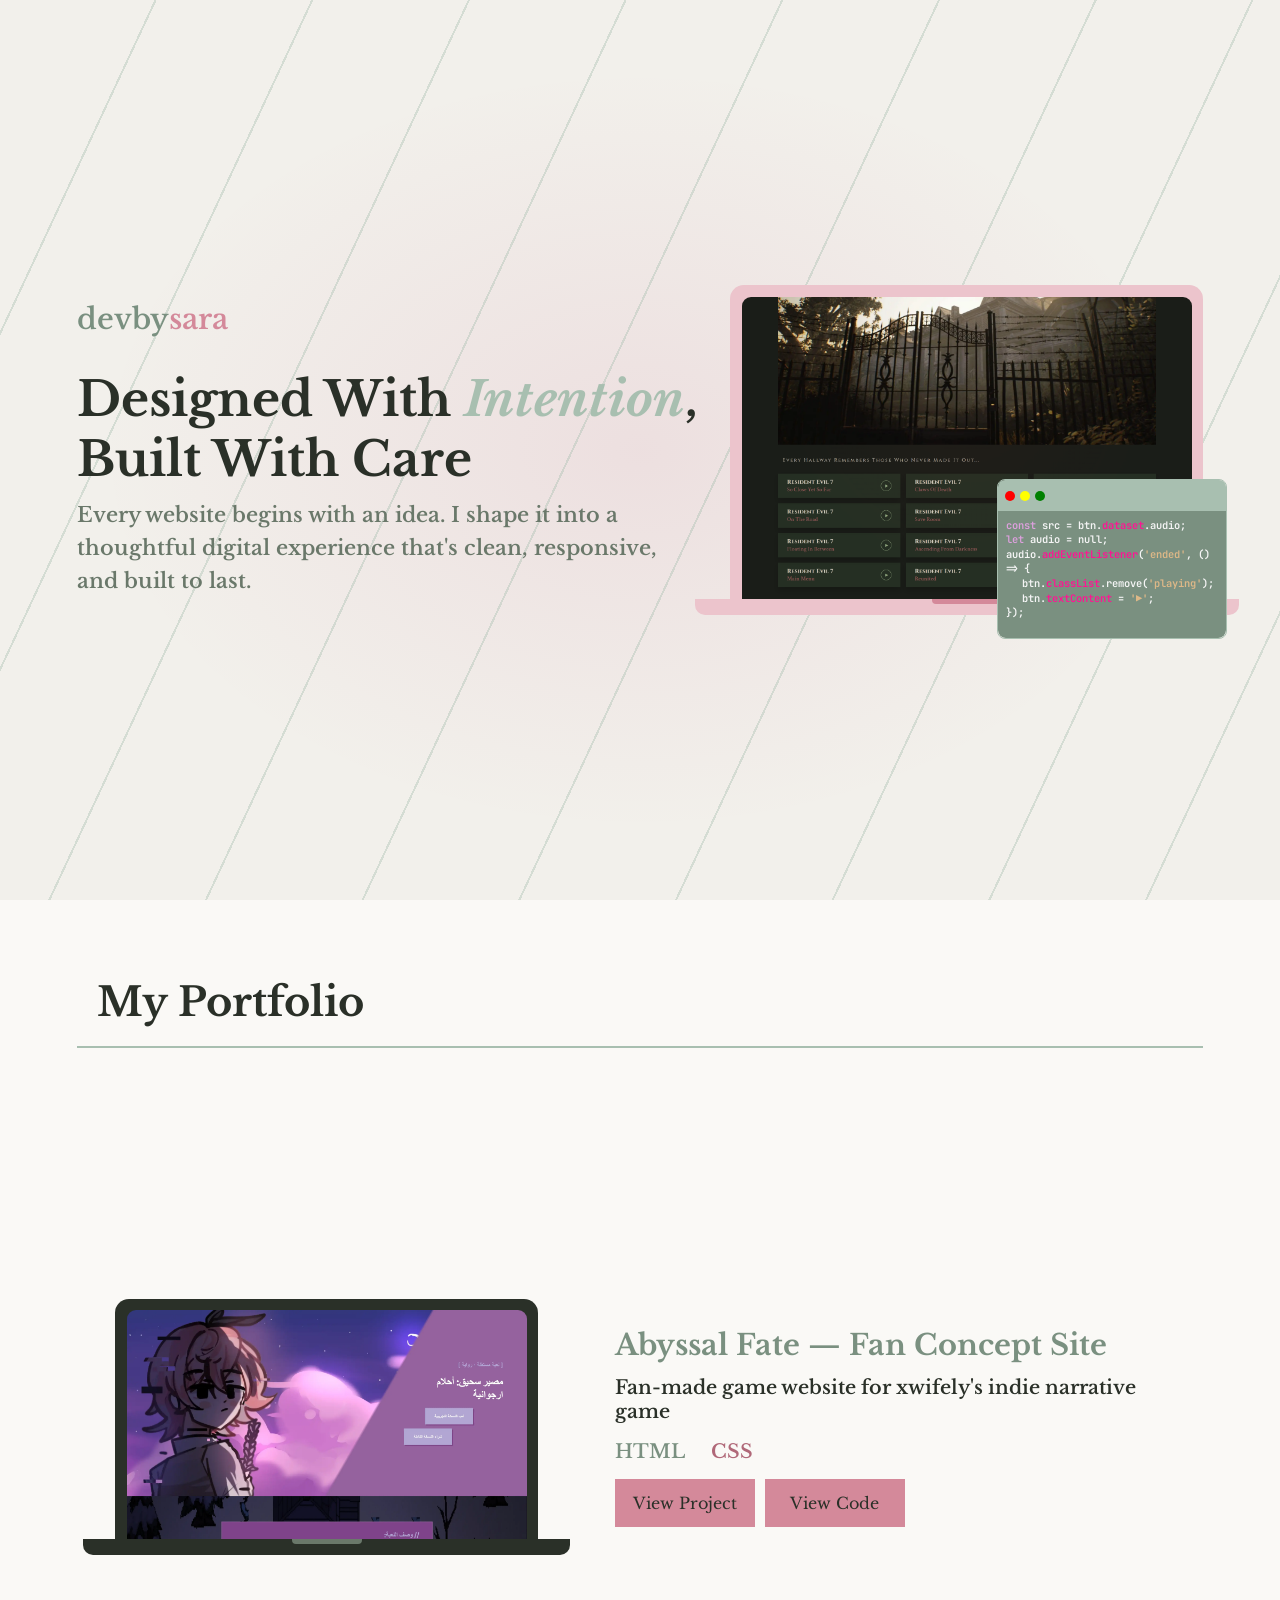
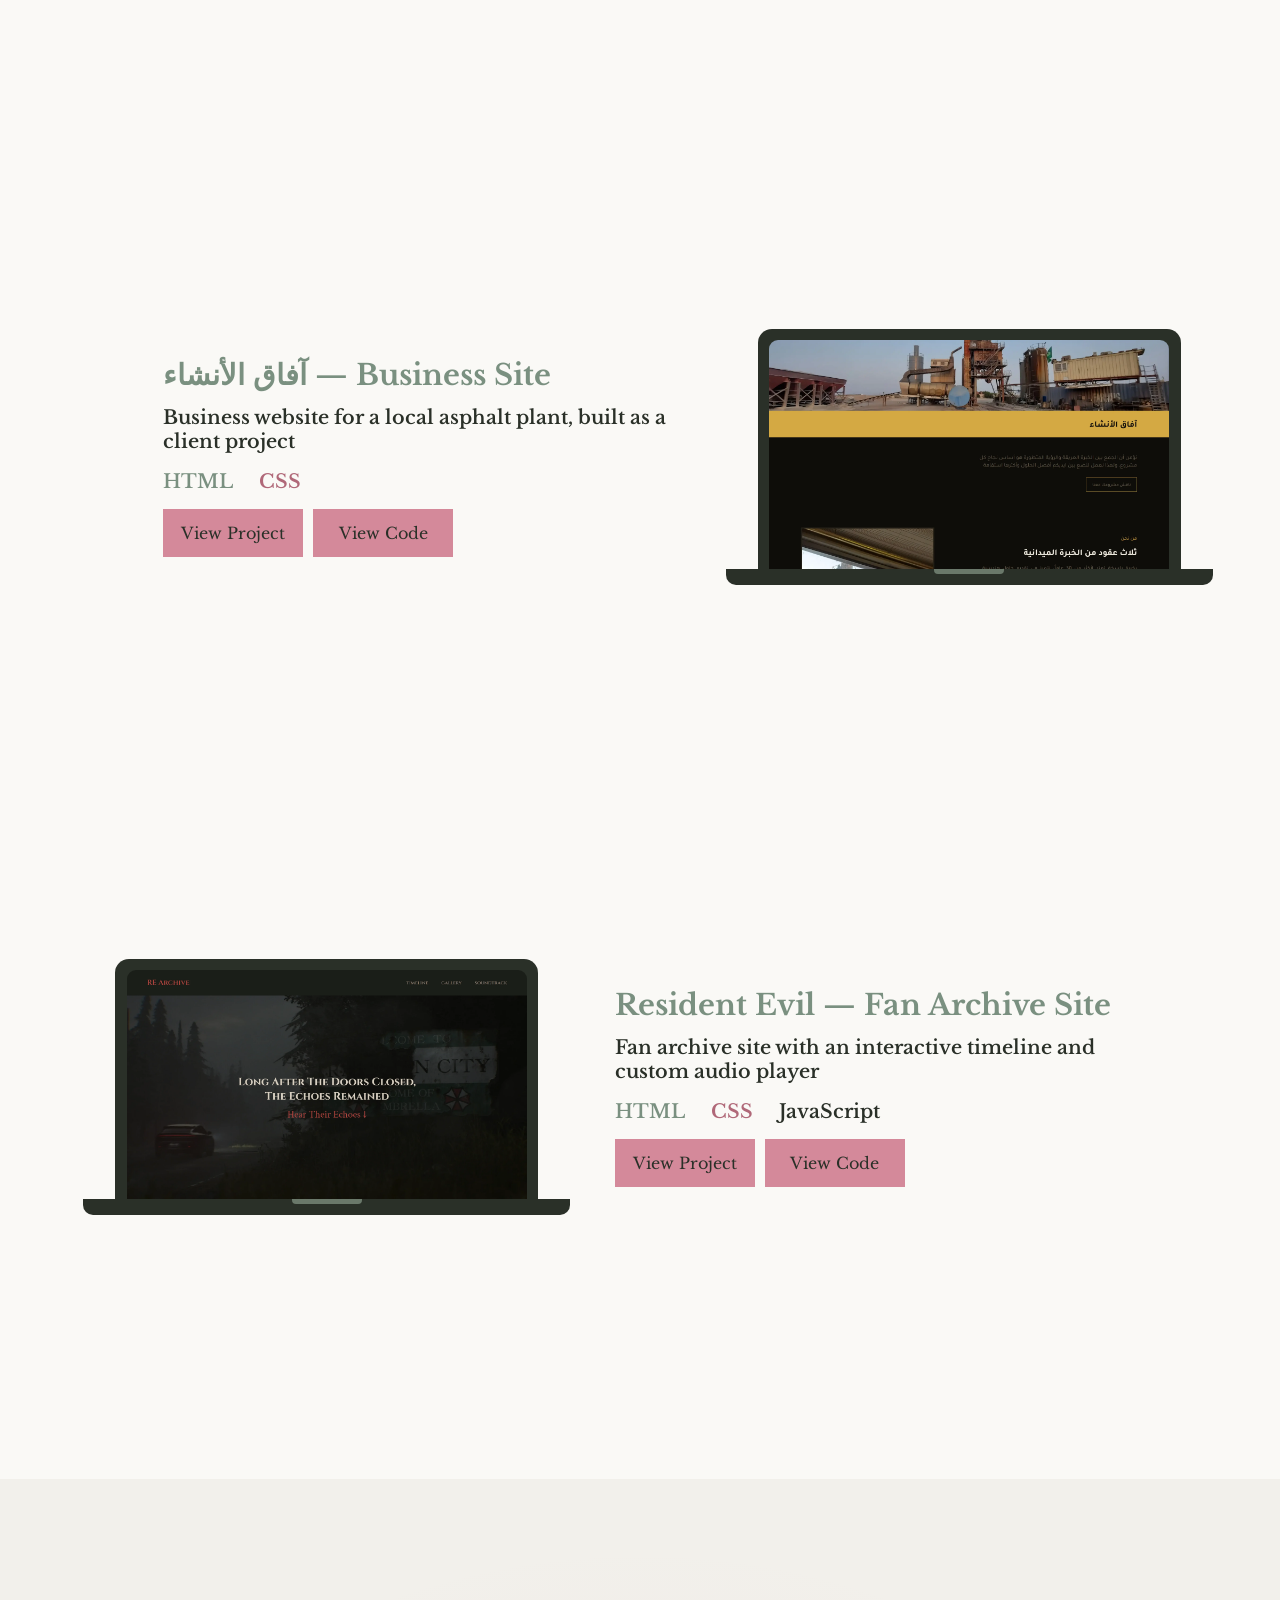
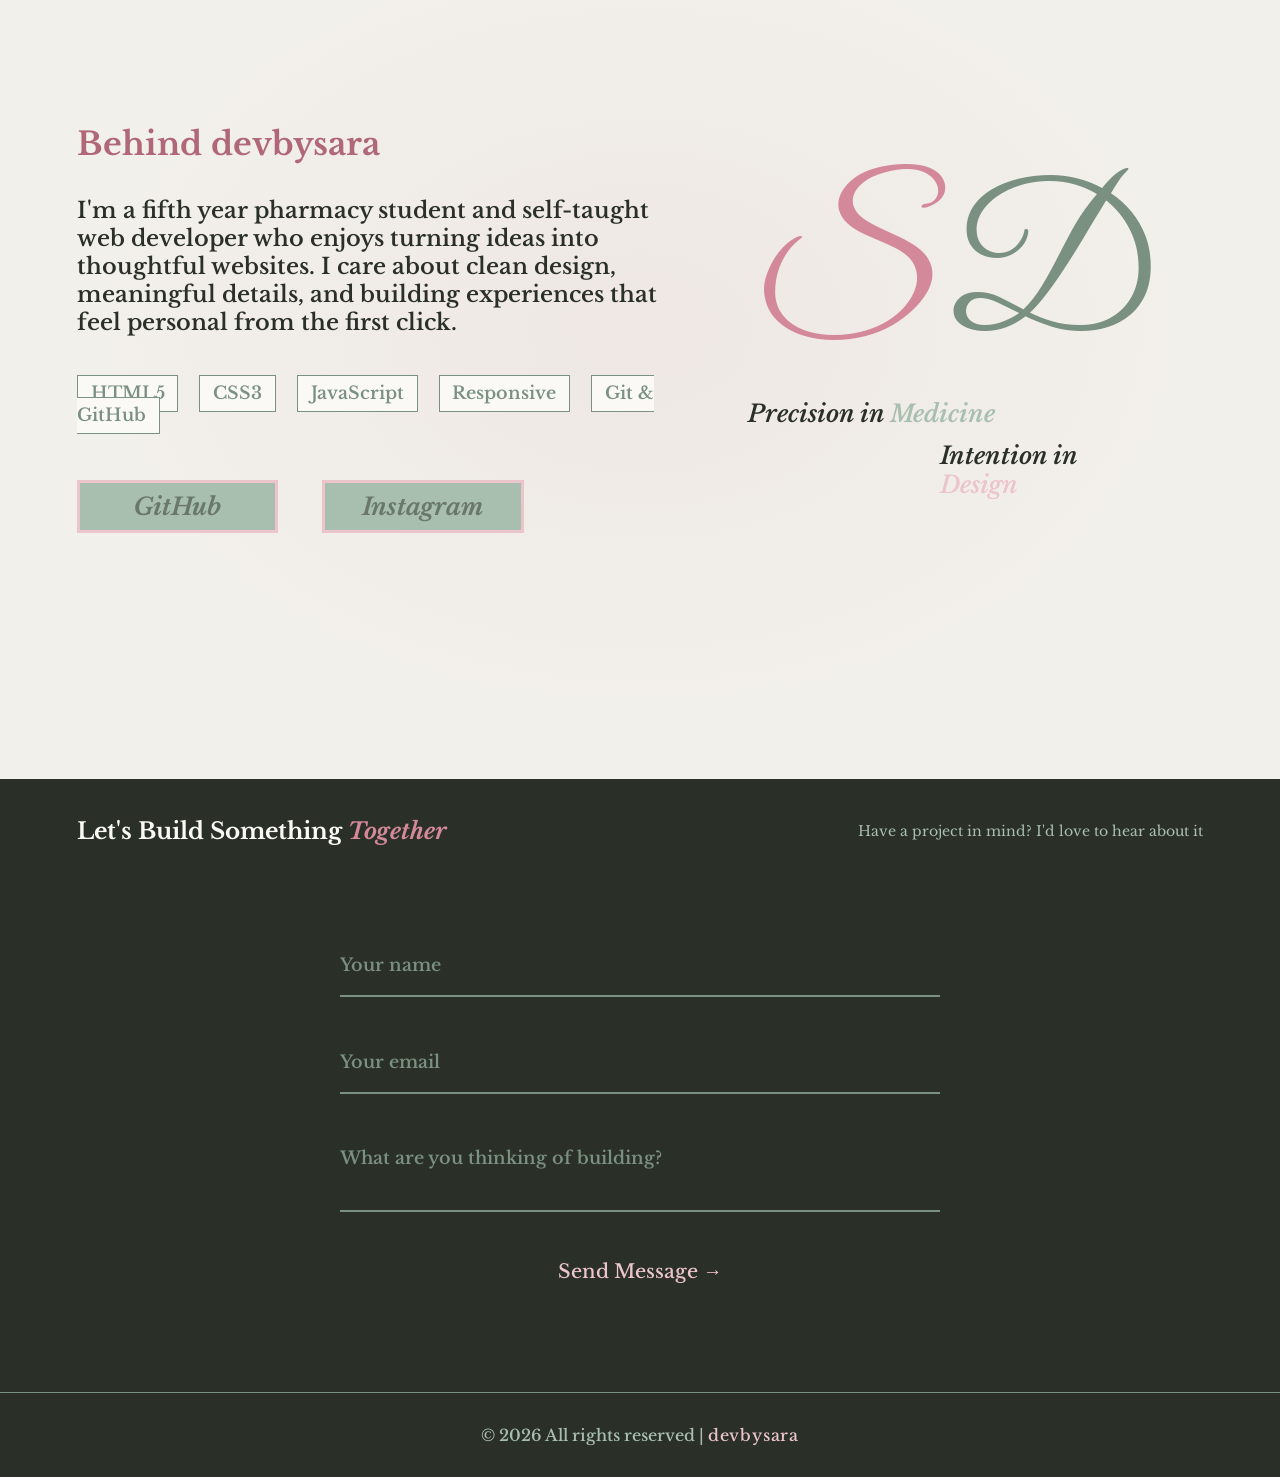
==== index.html @ 9bf265d6 "Add files via upload" ====
<!DOCTYPE html>
<html lang="en">
<head>
    <meta charset="UTF-8">
    <meta name="viewport" content="width=device-width, initial-scale=1.0">
    <link rel="icon" href="images/favicon.png">
    <link rel="stylesheet" href="style.css">
    <link rel="preconnect" href="https://fonts.googleapis.com">
    <link rel="preconnect" href="https://fonts.gstatic.com" crossorigin>
    <link href="https://fonts.googleapis.com/css2?family=Libre+Baskerville:ital,wght@0,400..700;1,400..700&display=swap" rel="stylesheet">
    <link href="https://fonts.googleapis.com/css2?family=Great+Vibes&display=swap" rel="stylesheet">
    <link href="https://fonts.googleapis.com/css2?family=JetBrains+Mono:ital,wght@0,100..800;1,100..800&display=swap" rel="stylesheet">
    <title>devbysara</title>
</head>
<body>
    <header class="main-header">
        <div class="hero">
            <div class="hero-text">
                <a href="index.html" class="logo">devby<span>sara</span></a>
                <h1>Designed With <span>Intention</span>, Built With Care</h1>
                <p>Every website begins with an idea. I shape it into a thoughtful digital experience that's clean, responsive, and built to last.</p>
            </div>
            <div class="laptop-showcase">
                <div class="laptop">
                    <img src="images/hero-image.png" alt="Project showcase">
                </div>
                <div class="laptop-base"></div>
                <div class="code">
                    <div class="dots">
                        <div class="dot"></div>
                        <div class="dot"></div>
                        <div class="dot"></div>
                    </div>
                    <div class="prompt">
                        <p><span class="cl">const</span> src = btn.<span class="dact">dataset</span>.audio;</p>
                        <p><span class="cl">let</span> audio = null;</p>
                        <p>audio.<span class="dact">addEventListener</span>(<span class="ep">'ended'</span>, () => {</p>
                        <p>btn.<span class="dact">classList</span>.remove(<span class="ep">'playing'</span>);</p>
                        <p>btn.<span class="dact">textContent</span> = <span class="ep">'▶'</span>;</p>
                        <span>});</span>
                    </div>
                </div>
            </div>
        </div>
    </header>
    <main>
        <section class="projects">
            <h2>My Portfolio</h2>
            <div class="web-info">
                <div class="project">
                    <div class="project-showcase">
                        <div class="website">
                            <img src="images/abyssal-fate-project.webp" alt="Abyssal Fate website">
                        </div>
                        <div class="showcase-base"></div>
                    </div>
                    <div class="web-text">
                        <h3>Abyssal Fate — Fan Concept Site</h3>
                        <p>Fan-made game website for xwifely's indie narrative game</p>
                        <div class="skills">
                            <span>HTML</span>
                            <span>CSS</span>
                        </div>
                        <div class="web-btn">
                            <a href="https://devbysara.github.io/Abyssal-Fate-Game-Website/">View Project</a>
                            <a href="https://github.com/devbysara/Abyssal-Fate-Game-Website">View Code</a>
                        </div>
                    </div>
                </div>
                <div class="project">
                    <div class="project-showcase">
                        <div class="website">
                            <img src="images/business-project.webp" alt="Business website">
                        </div>
                        <div class="showcase-base"></div>
                    </div>
                    <div class="web-text">
                        <h3>آفاق الأنشاء — Business Site</h3>
                        <p>Business website for a local asphalt plant, built as a client project</p>
                        <div class="skills">
                            <span>HTML</span>
                            <span>CSS</span>
                        </div>
                        <div class="web-btn">
                            <a href="https://devbysara.github.io/Asphalt-Plant-Business-Website/">View Project</a>
                            <a href="https://github.com/devbysara/Asphalt-Plant-Business-Website">View Code</a>
                        </div>
                    </div>
                </div>
                <div class="project">
                    <div class="project-showcase">
                        <div class="website">
                            <img src="images/resident-evil-archive-project.webp" alt="Resident Evil archive website">
                        </div>
                        <div class="showcase-base"></div>
                    </div>
                    <div class="web-text">
                        <h3>Resident Evil — Fan Archive Site</h3>
                        <p>Fan archive site with an interactive timeline and custom audio player</p>
                        <div class="skills">
                            <span>HTML</span>
                            <span>CSS</span>
                            <span>JavaScript</span>
                        </div>
                        <div class="web-btn">
                            <a href="https://devbysara.github.io/Resident-Evil-Archive-Website/">View Project</a>
                            <a href="https://github.com/devbysara/Resident-Evil-Archive-Website">View Code</a>
                        </div>
                    </div>
                </div>
            </div>
        </section>
        <section class="second-section">
            <div class="about-text">
                <div class="sara-des">
                    <h2>Behind devbysara</h2>
                    <p>I'm a fifth year pharmacy student and self-taught web developer who enjoys turning ideas into thoughtful websites. I care about clean design, meaningful details, and building experiences that feel personal from the first click.</p>
                </div>
                <div class="sara-skills">
                    <span>HTML5</span>
                    <span>CSS3</span>
                    <span>JavaScript</span>
                    <span>Responsive</span>
                    <span>Git & GitHub</span>
                </div>
                <div class="about-btn">
                    <a href="https://github.com/devbysara">GitHub</a>
                    <a href="https://www.instagram.com/devbysara/">Instagram</a>
                </div>
            </div>
            <div class="about-logo">
                <div class="sd-logo">
                    <span>S</span>
                    <span>D</span>
                </div>
                <div class="about-des">
                    <p>Precision in <span>Medicine</span></p>
                    <p>Intention in <span>Design</span></p>
                </div>
            </div>
        </section>
    </main>
    <footer>
        <div class="form-text">
            <h2>Let's Build Something <span>Together</span></h2>
            <p>Have a project in mind? I'd love to hear about it</p>
        </div>
        <form action="https://formspree.io/f/xljedaen" method="POST">
            <input type="text" name="text" placeholder="Your name">
            <input type="email" name="email" placeholder="Your email">
            <textarea name="message" placeholder="What are you thinking of building?"></textarea>
            <button type="submit">Send Message →</button>
        </form>
        <div class="rights">
            <p>&copy; 2026 All rights reserved | <span>devbysara</span></p>
        </div>
    </footer>
</body>
</html>
---- style.css ----
* {
    box-sizing: border-box;
    margin: 0;
    padding: 0;
}

:root {
    --bg: #f2f0eb;
    --white: #faf9f6;
    --sage: #7a9080;
    --sage-light: #a8bfb0;
    --sage-dim: rgba(122,144,128,0.12);
    --pink: #d4899a;
    --pink-light: #ecc4cc;
    --pink-dark: #b06878;
    --dark: #2a3028;
    --dark-dim: #6a786a;
    --highlight: #7fb39a;
}

::selection {
    background: var(--highlight);
}

body {
    font-family: 'Libre Baskerville', Arial, Helvetica, sans-serif;
}

.main-header {
    position: relative;
    background: radial-gradient(ellipse at center, rgba(175, 26, 88, 0.08) 0%, transparent 60%),
    var(--bg);
    min-height: 100vh;
    padding: 12vw 6vw;
    display: flex;
    flex-direction: column;
    justify-content: center;
}

.main-header::before {
    position: absolute;
    content: '';
    inset: 0;
    background: repeating-linear-gradient(115deg, transparent 0px, transparent 140px, rgba(168, 191, 176, 0.4) 140px, rgba(168, 191, 176, 0.4) 142px);
}

.logo,
.hero {
    position: relative;
    z-index: 1;
}

.logo {
    display: block;
    font-size: 1.8rem;
    color: var(--sage);
    text-decoration: none;
    margin-bottom: 2rem;
    font-weight: 600;
    width: fit-content;
}

.logo span {
    color: var(--pink);
}

.hero {
    display: flex;
    justify-content: space-between;
    align-items: center;
}

.hero-text h1 {
    color: var(--dark);
    margin-bottom: 0.6rem;
    font-size: clamp(1.7rem, 4vw, 3rem);
    max-width: 700px;
}

.hero-text h1 span {
    color: var(--sage-light);
    font-style: italic;
}

.hero-text p {
    color: var(--dark-dim);
    font-size: clamp(1.3rem, 1vw, 2rem);
    font-weight: 600;
    max-width: 600px;
    line-height: 1.6;
}

.laptop-showcase {
    display: flex;
    flex-direction: column;
    align-items: center;
    position: relative;
}

.laptop {
    position: relative;
    background: var(--pink-light);
    border-radius: 14px 14px 0 0;
    padding: 0.9vw 0.9vw 0;
}

.laptop img {
    display: block;
    width: 450px;
    position: relative;
    height: auto;
    border-radius: 9px 9px 0 0;
}

.laptop-base {
    height: 16px;
    background: var(--pink-light);
    border-radius: 0 0 10px 10px;
    position: relative;
    width: 115%;
}

.laptop-base::after {
    position: absolute;
    content: '';
    left: 50%;
    top: 0;
    transform: translateX(-50%);
    width: 70px;
    height: 5px;
    background: var(--pink);
    border-radius: 0 0 4px 4px;
}

.code {
    position: absolute;
    bottom: -1.5rem;
    right: -1.5rem;
    display: flex;
    flex-direction: column;
    align-items: center;
    width: 230px;
    height: 160px;
    border-radius: 8px;
    border: 1px solid var(--sage-light);
    overflow: hidden;
}

.dots {
    background: var(--sage-light);
    width: 100%;
    height: 20%;
    padding: 0.5vw;
    display: flex;
    align-items: center;
    gap: 5px;
}

.dot {
    width: 10px;
    height: 10px;
    border-radius: 50px;
}

.dots .dot:first-of-type {
    background: red;
}

.dots .dot:nth-child(2) {
    background: yellow;
}

.dots .dot:last-of-type {
    background: green;
}

.prompt {
    width: 100%;
    height: 80%;
    background: var(--sage);
    border-radius: 0 0 8px 8px;
    padding: 0.5vw 0.6vw;
    font-size: 0.65rem;
    line-height: 1.4;
    font-weight: 600;
    color: whitesmoke;
    font-family: 'JetBrains Mono', monospace;
}

.cl {
    color: plum;
}

.dact {
    color: deeppink;
}

.ep {
    color: burlywood;
}

.prompt p:nth-child(4),
.prompt p:nth-child(5) {
    margin-left: 1rem;
}

.projects {
    background: var(--white);
    padding: 6vw;
}

.projects h2 {
    font-size: 2.5rem;
    color: var(--dark);
    border-bottom: 2px solid var(--sage-light);
    padding: 0 0 1.5vw 1.6vw;
    margin-bottom: 4rem;
}

.project {
    height: 70vh;
    display: flex;
    justify-content: space-around;
    align-items: center;
}

.project:nth-child(2) {
    flex-direction: row-reverse;
}

.project:nth-child(2) .web-text {
    margin-left: 4rem;
}

.project-showcase {
    display: flex;
    flex-direction: column;
    align-items: center;
}

.website {
    position: relative;
    background: var(--dark);
    border-radius: 14px 14px 0 0;
    padding: 0.9vw 0.9vw 0;
}

.website img {
    display: block;
    width: 100%;
    max-width: 400px;
    position: relative;
    height: auto;
    border-radius: 9px 9px 0 0;
}

.showcase-base {
    height: 16px;
    background: var(--dark);
    border-radius: 0 0 10px 10px;
    position: relative;
    width: 115%;
}

.showcase-base::after {
    position: absolute;
    content: '';
    left: 50%;
    top: 0;
    transform: translateX(-50%);
    width: 70px;
    height: 5px;
    background: var(--dark-dim);
    border-radius: 0 0 4px 4px;
}

.web-text h3 {
    color: var(--sage);
    font-size: 1.8rem;
    margin-bottom: 0.8rem;
}

.web-text p {
    max-width: 550px;
    color: var(--dark);
    font-weight: 600;
    font-size: 1.2rem;
    margin-bottom: 1rem;
}

.skills,
.web-btn {
    display: flex;
    align-items: center;
    gap: 10px;
}

.skills {
    font-weight: 600;
    font-size: 1.2rem;
}

.skills span:first-of-type {
    color: var(--sage);
    margin-right: 1rem;
}

.skills span:last-of-type {
    color: var(--pink-dark);
}

.project:last-of-type .skills span:nth-child(2) {
    color: var(--pink-dark);
    margin-right: 1rem;
}

.project:last-of-type .skills span:last-of-type {
    color: var(--dark);
}

.web-btn a {
    color: var(--dark);
    background: var(--pink);
    padding: 1.1vw;
    width: 140px;
    text-decoration: none;
    text-align: center;
    margin-top: 1rem;
    transition: background 0.3s ease;
}

.web-btn a:hover {
    background: var(--sage);
}

.second-section {
    min-height: 100vh;
    background: radial-gradient(ellipse at center, #c5869b15 0%, transparent 60%),
    var(--bg);
    display: flex;
    justify-content: space-between;
    align-items: center;
    padding: 4vw 6vw;
}

.about-text {
    display: flex;
    flex-direction: column;
    justify-content: center;
    gap: 30px;
}

.sara-des h2 {
    color: var(--pink-dark);
    font-size: 2rem;
    margin-bottom: 2rem;
}

.sara-des p {
    max-width: 600px;
    color: var(--dark);
    font-weight: 600;
    font-size: 1.4rem;
}

.sara-skills {
    margin-top: 1rem;
}

.sara-skills span {
    margin-right: 1rem;
    color: var(--sage);
    font-weight: 600;
    font-size: 1.1rem;
    border: 1px solid var(--sage);
    padding: 0.5vw 1vw;
    background: var(--white);
}

.about-btn {
    margin-top: 1.5rem;
    display: flex;
    gap: 20px;
    width: 100%;
}

.about-btn a {
    display: block;
    margin-right: 1.5rem;
    background: var(--sage-light);
    border: 3px solid var(--pink-light);
    color: var(--dark-dim);
    font-weight: 700;
    text-decoration: none;
    font-size: 1.5rem;
    text-align: center;
    font-style: italic;
    width: 30%;
    padding: 0.7vw ;
    transition: color 0.3s ease;
}

.about-btn a:hover {
    color: var(--dark);
}

.about-logo {
    display: flex;
    flex-direction: column;
    align-items: center;
    margin-right: 3rem;
}

.sd-logo {
    font-size: 12rem;
    font-family: 'Great Vibes', Arial, Helvetica, sans-serif;
}

.sd-logo span:first-of-type {
    color: var(--pink);
}

.sd-logo span:last-of-type {
    color: var(--sage);
    margin-left: -1.2rem;
}

.about-des {
    display: block;
    color: var(--dark);
    font-weight: 600;
    font-size: 1.5rem;
    font-style: italic;
}

.about-des p:first-of-type {
    margin-right: 7rem;
    margin-bottom: 0.8rem;
}

.about-des p:last-of-type {
    margin-left: 12rem;
}

.about-des p:first-of-type span:first-of-type {
    color: var(--sage-light);
}

.about-des p:last-of-type span:last-of-type {
    color: var(--pink-light);
}

footer {
    background: var(--dark);
}

.form-text {
    display: flex;
    justify-content: space-between;
    align-items: center;
    padding: 3vw 6vw 0 6vw;
}

.form-text h2 {
    color: var(--white);
    font-size: clamp(1.1rem, 1.8vw, 2.5rem);
}

.form-text h2 span {
    color: var(--pink);
    font-style: italic;
}

.form-text p {
    color: var(--sage-light);
    font-size: clamp(0.87rem, 1.1vw, 2rem);
}

form {
    display: flex;
    flex-direction: column;
    justify-content: center;
    align-items: center;
    gap: 15px;
    margin: 4rem 0;
    padding: 2vw;
}

form > * {
    background: transparent;
    border: none;
    border-bottom: 2px solid var(--sage);
    resize: none;
    padding: 1.5vw 0;
    outline: none;
    width: 55%;
    max-width: 600px;
    font-weight: 500;
    margin-bottom: 1.2rem;
    font-size: 1.1rem;
    font-family: 'Libre Baskerville', Arial, Helvetica, sans-serif;
    caret-color: var(--sage);
    scrollbar-width: none;
    color: var(--pink-light);
}

form input::placeholder,
form textarea::placeholder {
    color: var(--sage);
    font-weight: 600;
    font-size: 1.1rem;
}

form button {
    color: var(--pink-light);
    font-size: 1.2rem;
    border-bottom: none;
    cursor: pointer;
    width: fit-content;
    transition: color 0.3s ease;
    padding: 1vw 0 0 0;
}

form button:hover {
    color: var(--sage-light);
}

.rights {
    text-align: center;
    padding: 2.5vw 6vw;
    border-top: 1px solid var(--sage);
    color: var(--sage-light);
    font-weight: 500;
}

.rights span {
    color: var(--pink-light);
    letter-spacing: 0.8px;
}

@media (max-width: 767px) {
    .logo {
        margin-bottom: 2rem;
        margin-top: 2rem;
    }
    .main-header {
        min-height: 0;
        padding: 20vw 6vw;
    }
    .hero {
        flex-direction: column;
    }
    .laptop-showcase {
        width: 280px;
        margin: 6rem;
    }
    .laptop img {
        width: 100%;
        max-width: 280px;
    }
    .laptop-base {
        height: 12px;
    }
    .code {
        width: 200px;
        height: 135px;
        right: -1.6rem;
    }
    .dots {
        padding-left: 2vw;
    }
    .prompt {
        padding: 0.5vw 0.8vw;
        font-size: 0.6rem;
    }
    .prompt p:nth-child(4),
    .prompt p:nth-child(5) {
        margin-left: 0.6rem;
    }
    .projects h2 {
        text-align: center;
        padding: 0 0 8vw 0;
        margin: 6rem 0 9rem 0;
    }
    .project {
        flex-direction: column;
        justify-content: center;
        align-items: center;
        padding: 0;
        height: auto;
    }
    .project:nth-child(2) {
        flex-direction: column;
    }
    .project:nth-child(2) .web-text {
        margin-left: 0;
    }
    .web-info {
        padding: 0 6vw;
    }
    .web-text {
        display: flex;
        flex-direction: column;
        align-items: center;
        text-align: center;
        margin: 3rem 0 9rem 0;
    }
    .website {
        padding: 2vw 2vw 0;
    }
    .website img {
        width: 100%;
        max-width: 340px;
        height: auto;
    }
    .showcase-base {
        width: 110%;
        height: 12px;
    }
    .web-btn a {
        padding: 3vw;
        transition: background 0.3s ease;
    }
    .web-btn a:active {
        background: var(--sage);
    }
    .second-section {
        flex-direction: column;
        justify-content: center;
        padding: 12vw 6vw;
    }
    .about-text {
        margin-top: 3rem;
        align-items: center;
    }
    .sara-skills {
        display: flex;
        justify-content: center;
        flex-wrap: wrap;
        gap: 10px;
        margin-top: 1rem;
    }
    .sara-skills span {
        padding: 3vw;
        margin-right: 0;
    }
    .about-btn {
        margin-top: 1rem;
        justify-content: center;
    }
    .about-btn a {
        border-bottom-width: 1px;
        font-size: 20px;
        padding: 2.5vw;
        margin-right: 0;
        width: 45%;
    }
    .about-btn a:active {
        color: var(--dark);
    }
    .about-logo {
        margin-right: 0;
        margin-top: 7rem;
        margin-bottom: 4rem;
    }
    .sd-logo {
        font-size: 8rem;
    }
    .about-des p:first-of-type {
        margin-right: 0;
        margin-bottom: 0.8rem;
    }
    .about-des p:last-of-type {
        margin-left: 5rem;
    }
    .form-text {
        flex-direction: column;
        text-align: center;
        gap: 20px;
        padding: 20vw 8vw 0 8vw;
    }
    form {
        margin: 6rem 0;
    }
    form > * {
        width: 300px;
        padding: 1.5rem 0;
        border-width: 1px;
        font-size: 1rem;
    }
    form button:active {
        color: var(--sage-light);
    }
    .rights {
        padding: 6vw;
        font-size: 0.9rem;
    }
}

@media (min-width: 768px) and (max-width: 1024px) {
    .main-header {
        min-height: 80vh;
    }
    .hero {
        flex-direction: column;
    }
    .hero-text {
        margin-bottom: 5rem;
    }
    .code {
        right: -0.7rem;
        bottom: -1rem;
    }
    .projects h2 {
        padding: 3vw 0;
        text-align: center;
    }
    .project {
        flex-direction: column;
        justify-content: center;
        height: auto;
    }
    .project:nth-child(2) {
        flex-direction: column;
    }
    .project:nth-child(2) .web-text {
        margin-left: 0;
    }
    .project-showcase {
        margin-bottom: 4rem;
    }
    .web-text {
        margin-bottom: 6rem;
        display: flex;
        flex-direction: column;
        justify-content: center;
        align-items: center;
    }
    .web-text p {
        text-align: center;
    }
    .web-btn a {
        padding: 0.8rem;
    }
    .web-btn a:active {
        background: var(--sage);
    }
    .second-section {
        min-height: auto;
        flex-direction: column;
        justify-content: center;
        padding: 6vw;
    }
    .about-text {
        margin-bottom: 5rem;
        text-align: center;
        gap: 20px;
        margin-top: 4rem;
    }
    .about-text p {
        text-align: justify;
    }
    .sara-skills {
        margin-top: 0.8rem;
    }
    .about-btn {
        justify-content: center;
        margin-top: 2rem;
    }
    .about-btn a {
        width: 30%;
    }
    .about-btn a:active {
        color: var(--dark);
    }
    .about-logo {
        margin-top: 2rem;
        margin-bottom: 4rem;
    }
    footer {
        padding: 4vw 0 0 0;
    }
    form {
        margin: 6rem 0;
    }
    form > * {
        border-bottom-width: 1px;
    }
    form button:active {
        color: var(--sage-light);
    }
}
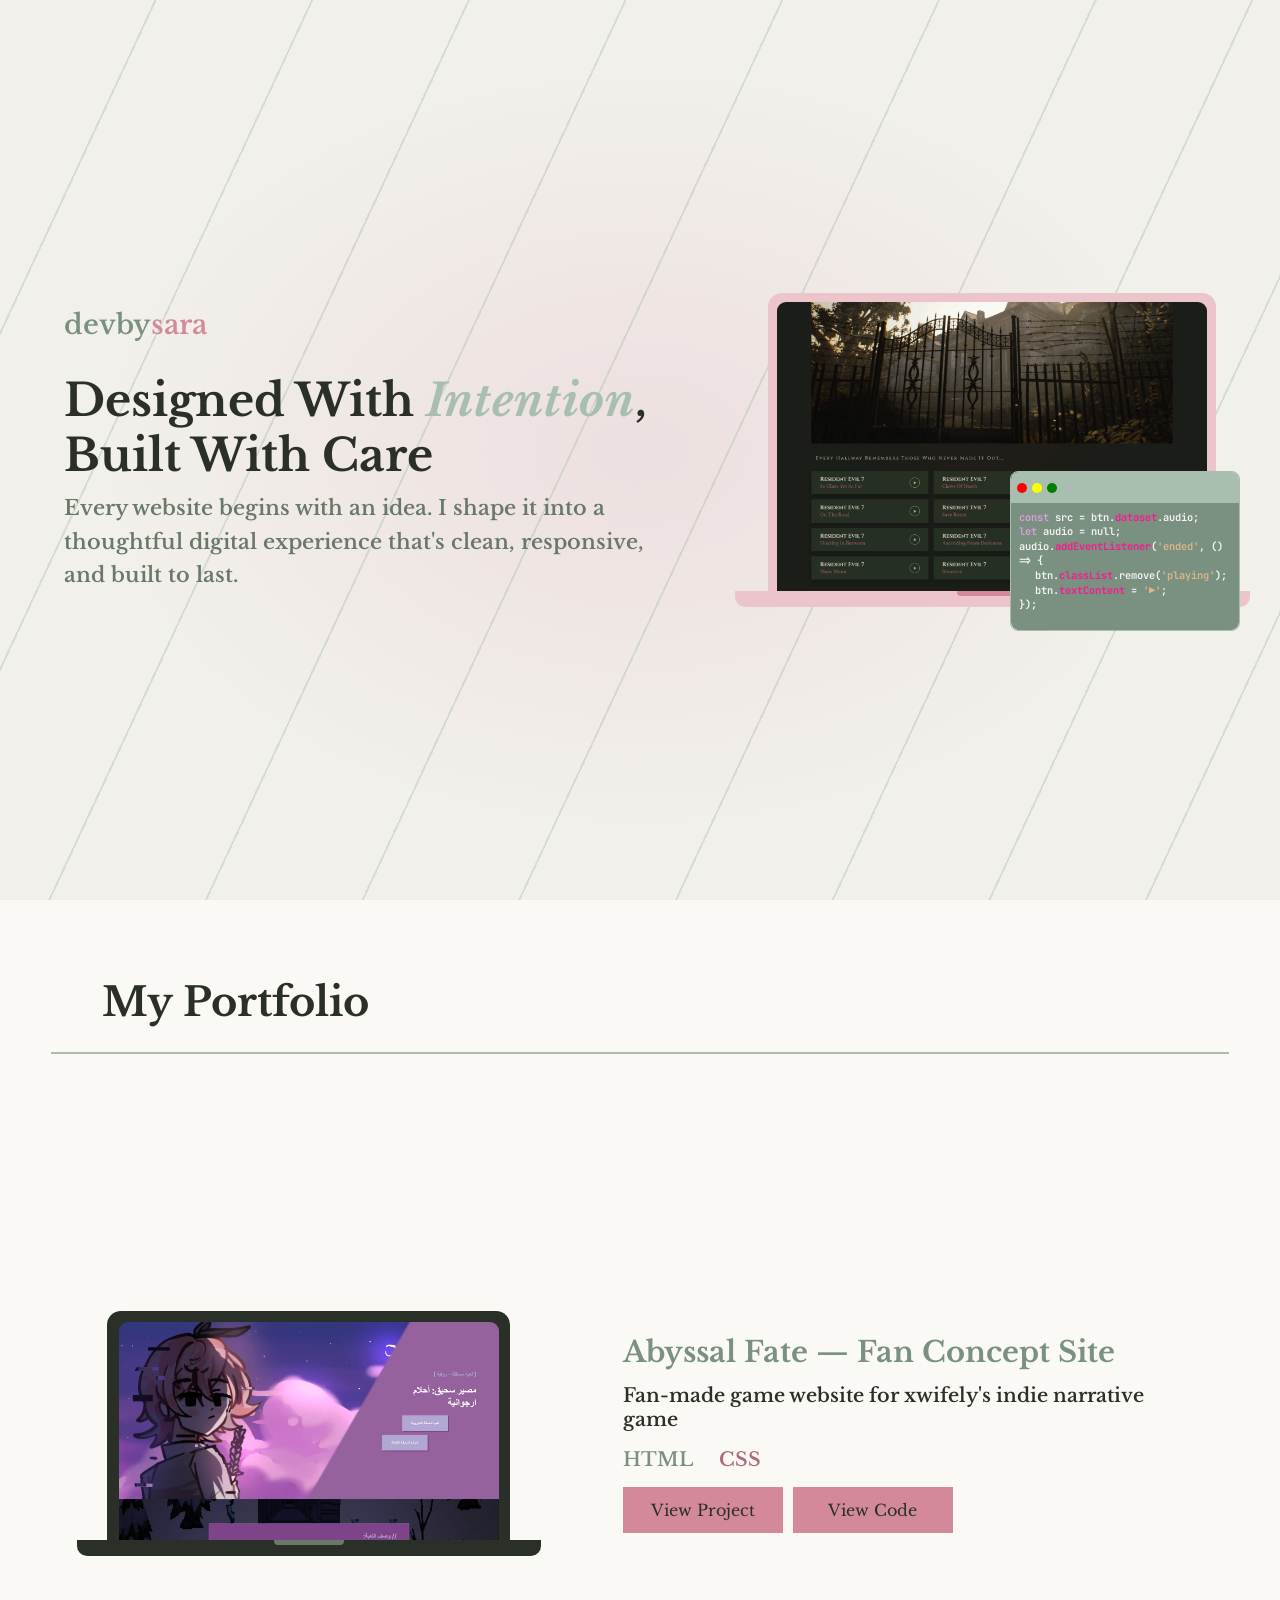
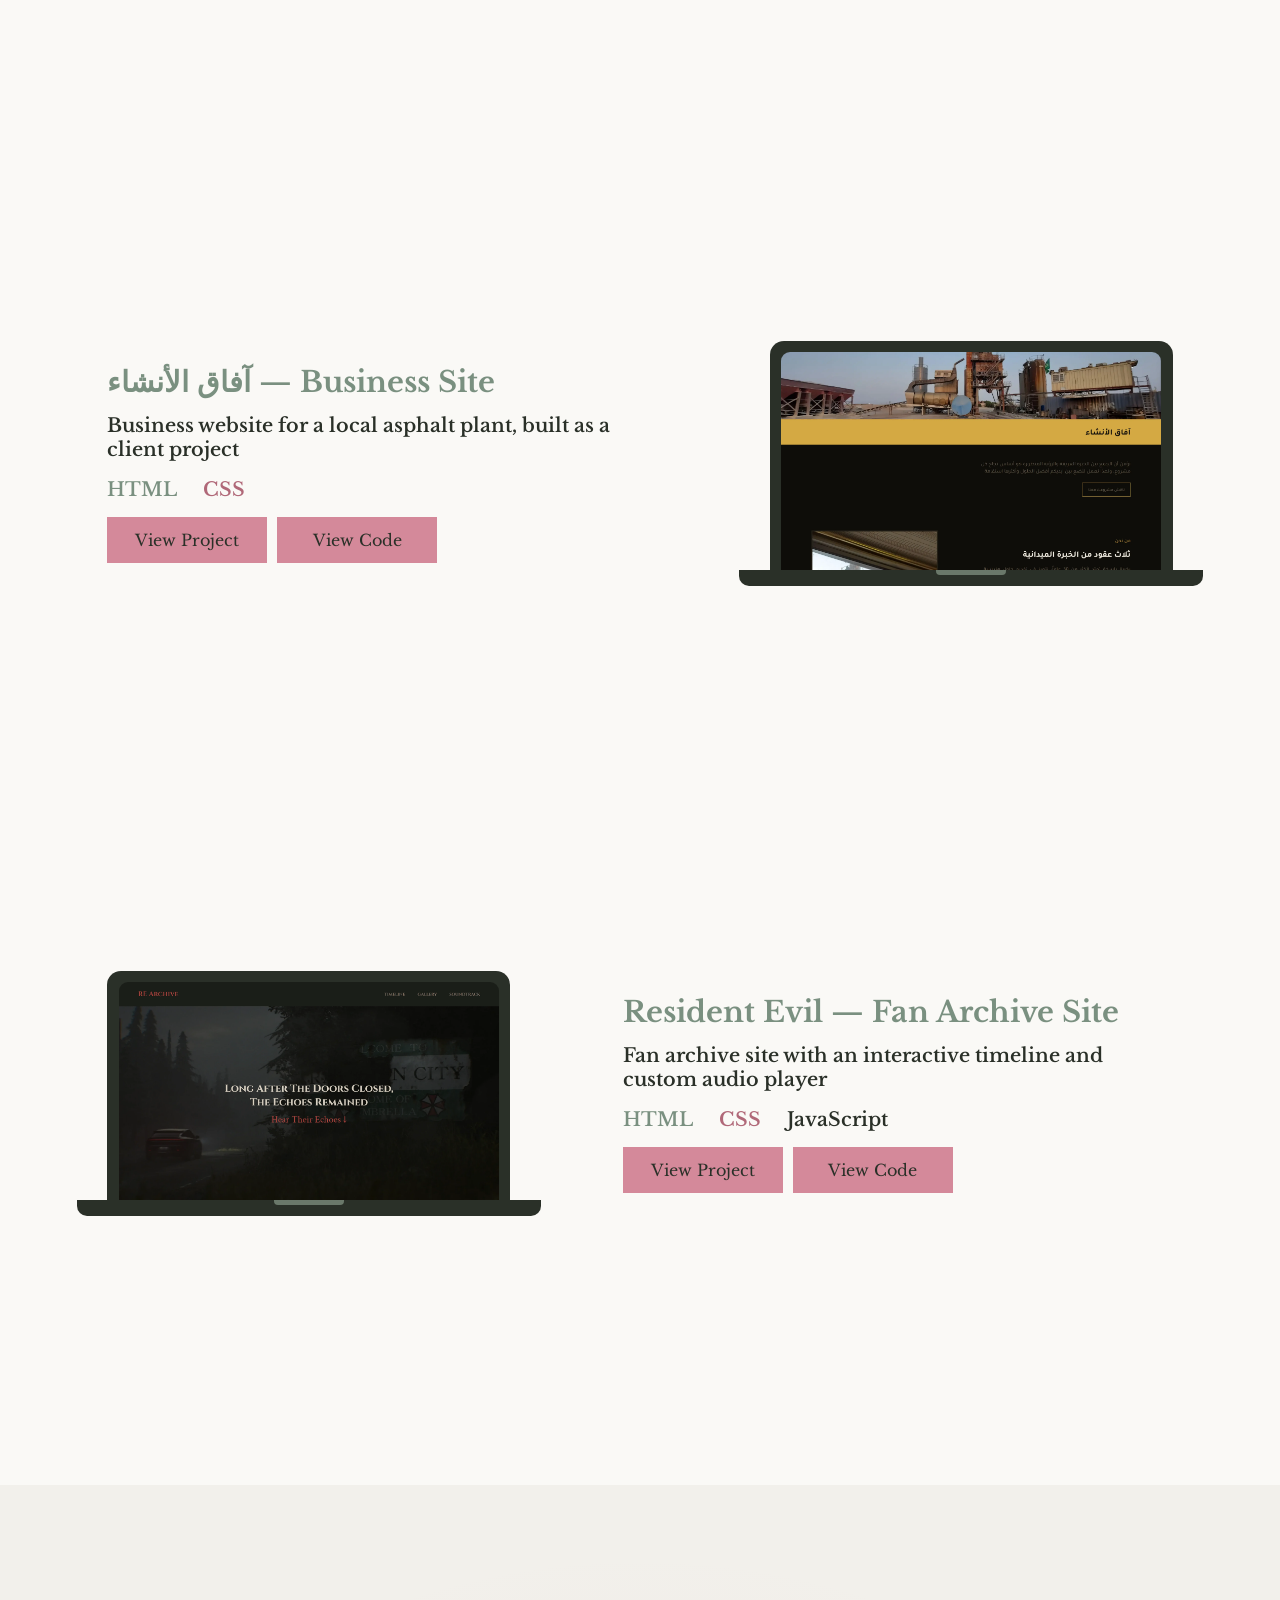
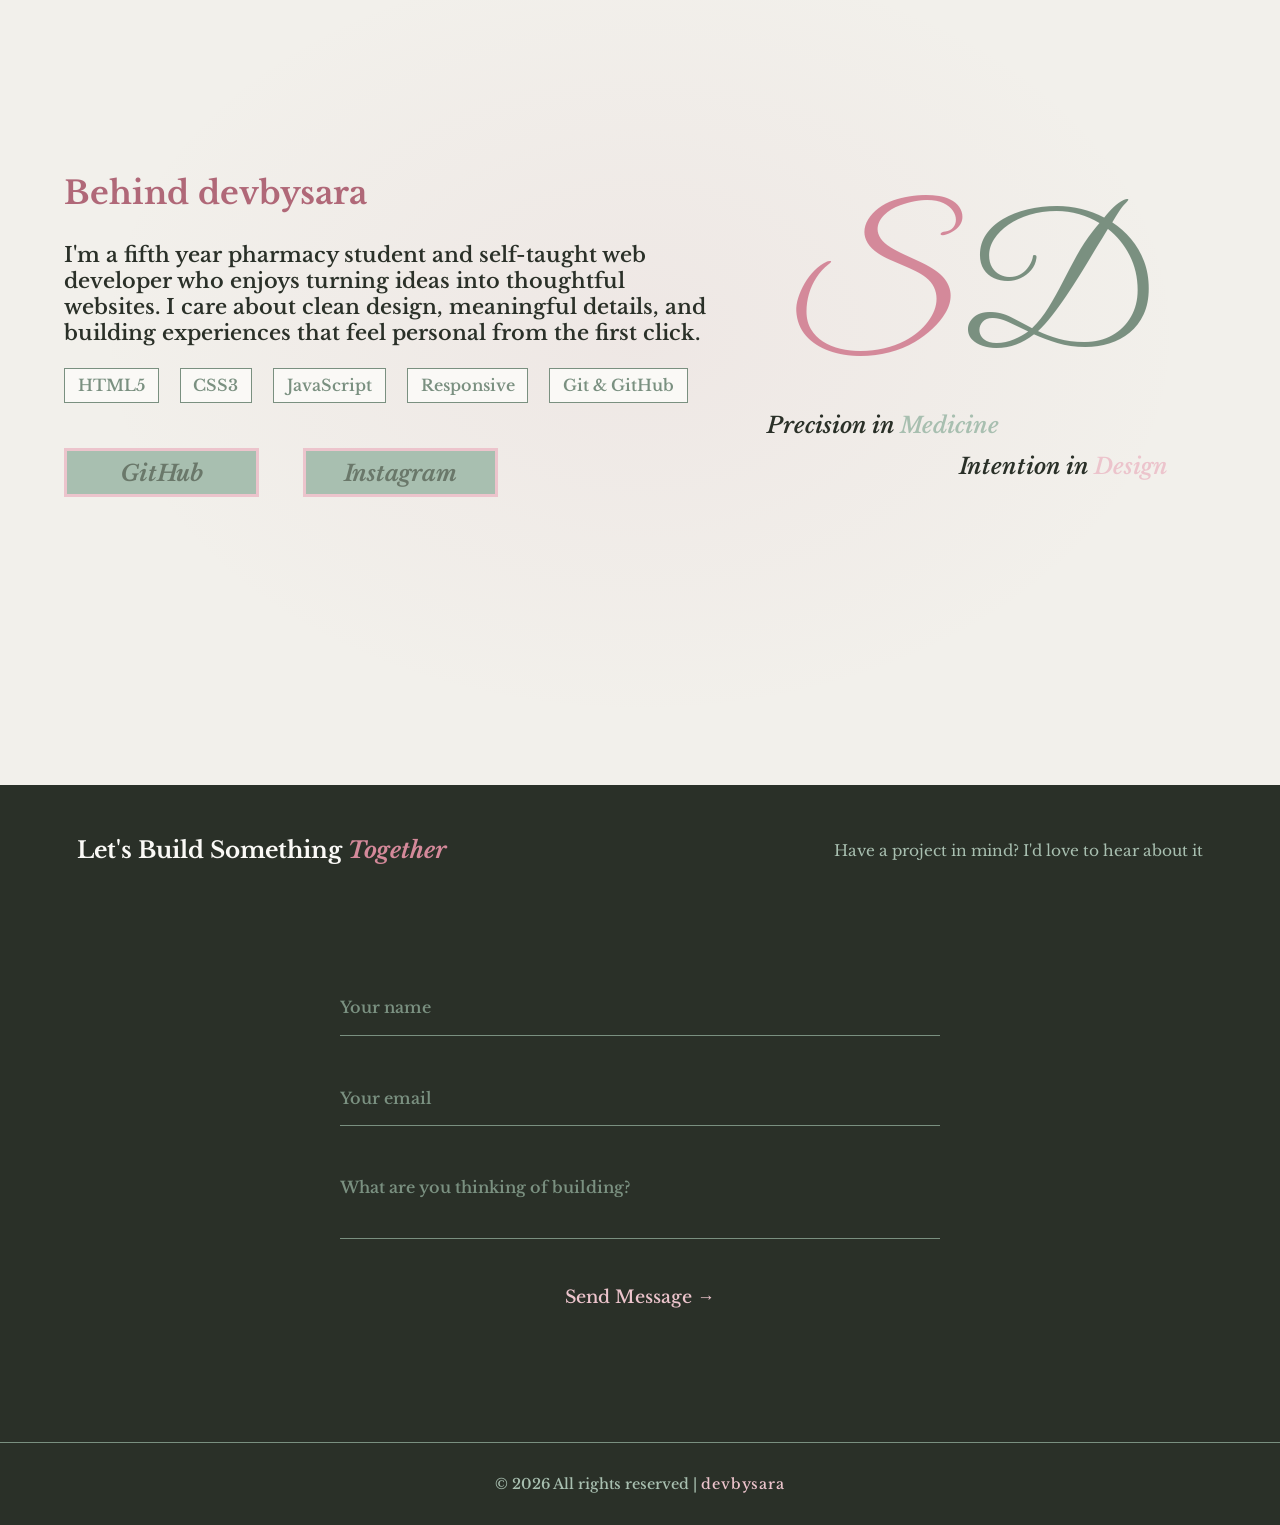
==== commit 615b4386: "Add files via upload" ====
--- a/index.html
+++ b/index.html
@@ -146,7 +146,7 @@
             <p>Have a project in mind? I'd love to hear about it</p>
         </div>
         <form action="https://formspree.io/f/xljedaen" method="POST">
-            <input type="text" name="text" placeholder="Your name">
+            <input type="text" name="name" placeholder="Your name">
             <input type="email" name="email" placeholder="Your email">
             <textarea name="message" placeholder="What are you thinking of building?"></textarea>
             <button type="submit">Send Message →</button>
--- a/style.css
+++ b/style.css
@@ -31,7 +31,7 @@
     background: radial-gradient(ellipse at center, rgba(175, 26, 88, 0.08) 0%, transparent 60%),
     var(--bg);
     min-height: 100vh;
-    padding: 12vw 6vw;
+    padding: 12vw 5vw;
     display: flex;
     flex-direction: column;
     justify-content: center;
@@ -52,7 +52,7 @@
 
 .logo {
     display: block;
-    font-size: 1.8rem;
+    font-size: 1.7rem;
     color: var(--sage);
     text-decoration: none;
     margin-bottom: 2rem;
@@ -73,7 +73,7 @@
 .hero-text h1 {
     color: var(--dark);
     margin-bottom: 0.6rem;
-    font-size: clamp(1.7rem, 4vw, 3rem);
+    font-size: clamp(1.7rem, 4vw, 2.8rem);
     max-width: 700px;
 }
 
@@ -84,7 +84,7 @@
 
 .hero-text p {
     color: var(--dark-dim);
-    font-size: clamp(1.3rem, 1vw, 2rem);
+    font-size: clamp(1.3rem, 1vw, 1.8rem);
     font-weight: 600;
     max-width: 600px;
     line-height: 1.6;
@@ -101,12 +101,12 @@
     position: relative;
     background: var(--pink-light);
     border-radius: 14px 14px 0 0;
-    padding: 0.9vw 0.9vw 0;
+    padding: 0.7vw 0.7vw 0;
 }
 
 .laptop img {
     display: block;
-    width: 450px;
+    width: 430px;
     position: relative;
     height: auto;
     border-radius: 9px 9px 0 0;
@@ -206,14 +206,14 @@
 
 .projects {
     background: var(--white);
-    padding: 6vw;
+    padding: 6vw 4vw;
 }
 
 .projects h2 {
     font-size: 2.5rem;
     color: var(--dark);
     border-bottom: 2px solid var(--sage-light);
-    padding: 0 0 1.5vw 1.6vw;
+    padding: 0 0 2vw 4vw;
     margin-bottom: 4rem;
 }
 
@@ -226,10 +226,6 @@
 
 .project:nth-child(2) {
     flex-direction: row-reverse;
-}
-
-.project:nth-child(2) .web-text {
-    margin-left: 4rem;
 }
 
 .project-showcase {
@@ -248,7 +244,7 @@
 .website img {
     display: block;
     width: 100%;
-    max-width: 400px;
+    max-width: 380px;
     position: relative;
     height: auto;
     border-radius: 9px 9px 0 0;
@@ -321,15 +317,16 @@
 .web-btn a {
     color: var(--dark);
     background: var(--pink);
-    padding: 1.1vw;
-    width: 140px;
+    padding: 1vw 0;
+    width: 160px;
     text-decoration: none;
     text-align: center;
     margin-top: 1rem;
     transition: background 0.3s ease;
 }
 
-.web-btn a:hover {
+.web-btn a:hover,
+.web-btn a:active {
     background: var(--sage);
 }
 
@@ -340,7 +337,7 @@
     display: flex;
     justify-content: space-between;
     align-items: center;
-    padding: 4vw 6vw;
+    padding: 5vw;
 }
 
 .about-text {
@@ -353,32 +350,29 @@
 .sara-des h2 {
     color: var(--pink-dark);
     font-size: 2rem;
-    margin-bottom: 2rem;
+    margin-bottom: 1.8rem;
 }
 
 .sara-des p {
-    max-width: 600px;
+    width: 100%;
+    max-width: 650px;
     color: var(--dark);
     font-weight: 600;
-    font-size: 1.4rem;
-}
-
-.sara-skills {
-    margin-top: 1rem;
+    font-size: 1.3rem;
 }
 
 .sara-skills span {
     margin-right: 1rem;
     color: var(--sage);
     font-weight: 600;
-    font-size: 1.1rem;
+    font-size: 1rem;
     border: 1px solid var(--sage);
     padding: 0.5vw 1vw;
     background: var(--white);
 }
 
 .about-btn {
-    margin-top: 1.5rem;
+    margin-top: 1.4rem;
     display: flex;
     gap: 20px;
     width: 100%;
@@ -392,16 +386,18 @@
     color: var(--dark-dim);
     font-weight: 700;
     text-decoration: none;
-    font-size: 1.5rem;
+    font-size: 1.4rem;
     text-align: center;
     font-style: italic;
     width: 30%;
-    padding: 0.7vw ;
-    transition: color 0.3s ease;
-}
-
-.about-btn a:hover {
+    padding: 0.6vw;
+    transition: color 0.3s ease, background 0.3s ease;
+}
+
+.about-btn a:hover,
+.about-btn a:active {
     color: var(--dark);
+    background: var(--pink-light);
 }
 
 .about-logo {
@@ -412,7 +408,7 @@
 }
 
 .sd-logo {
-    font-size: 12rem;
+    font-size: 11rem;
     font-family: 'Great Vibes', Arial, Helvetica, sans-serif;
 }
 
@@ -429,7 +425,7 @@
     display: block;
     color: var(--dark);
     font-weight: 600;
-    font-size: 1.5rem;
+    font-size: 1.4rem;
     font-style: italic;
 }
 
@@ -458,12 +454,12 @@
     display: flex;
     justify-content: space-between;
     align-items: center;
-    padding: 3vw 6vw 0 6vw;
+    padding: 4vw 6vw 0 6vw;
 }
 
 .form-text h2 {
     color: var(--white);
-    font-size: clamp(1.1rem, 1.8vw, 2.5rem);
+    font-size: clamp(1.1rem, 1.8vw, 2rem);
 }
 
 .form-text h2 span {
@@ -473,7 +469,7 @@
 
 .form-text p {
     color: var(--sage-light);
-    font-size: clamp(0.87rem, 1.1vw, 2rem);
+    font-size: clamp(0.87rem, 1.2vw, 2rem);
 }
 
 form {
@@ -483,15 +479,15 @@
     align-items: center;
     gap: 15px;
     margin: 4rem 0;
-    padding: 2vw;
+    padding: 4vw 2vw;
 }
 
 form > * {
     background: transparent;
     border: none;
-    border-bottom: 2px solid var(--sage);
+    border-bottom: 1px solid var(--sage);
     resize: none;
-    padding: 1.5vw 0;
+    padding: 1.3vw 0;
     outline: none;
     width: 55%;
     max-width: 600px;
@@ -508,12 +504,12 @@
 form textarea::placeholder {
     color: var(--sage);
     font-weight: 600;
-    font-size: 1.1rem;
+    font-size: 1rem;
 }
 
 form button {
     color: var(--pink-light);
-    font-size: 1.2rem;
+    font-size: 1.1rem;
     border-bottom: none;
     cursor: pointer;
     width: fit-content;
@@ -525,9 +521,14 @@
     color: var(--sage-light);
 }
 
+form button:active {
+    color: var(--sage-light);
+}
+
 .rights {
     text-align: center;
     padding: 2.5vw 6vw;
+    font-size: 0.9rem;
     border-top: 1px solid var(--sage);
     color: var(--sage-light);
     font-weight: 500;
@@ -538,7 +539,7 @@
     letter-spacing: 0.8px;
 }
 
-@media (max-width: 767px) {
+@media (max-width: 575px) {
     .logo {
         margin-bottom: 2rem;
         margin-top: 2rem;
@@ -551,20 +552,25 @@
         flex-direction: column;
     }
     .laptop-showcase {
-        width: 280px;
+        width: 100%;
+        max-width: 280px;
         margin: 6rem;
+    }
+    .laptop {
+        padding: 1.3vw 1.3vw 0;
     }
     .laptop img {
         width: 100%;
-        max-width: 280px;
+        max-width: 300px;
     }
     .laptop-base {
+        width: 117%;
         height: 12px;
     }
     .code {
         width: 200px;
         height: 135px;
-        right: -1.6rem;
+        right: -1.3rem;
     }
     .dots {
         padding-left: 2vw;
@@ -580,7 +586,10 @@
     .projects h2 {
         text-align: center;
         padding: 0 0 8vw 0;
-        margin: 6rem 0 9rem 0;
+        margin: 4rem 0;
+    }
+    .web-info {
+        margin-top: 8rem;
     }
     .project {
         flex-direction: column;
@@ -592,12 +601,6 @@
     .project:nth-child(2) {
         flex-direction: column;
     }
-    .project:nth-child(2) .web-text {
-        margin-left: 0;
-    }
-    .web-info {
-        padding: 0 6vw;
-    }
     .web-text {
         display: flex;
         flex-direction: column;
@@ -605,24 +608,26 @@
         text-align: center;
         margin: 3rem 0 9rem 0;
     }
+    .project-showcase {
+        padding: 0 6vw;
+    }
     .website {
         padding: 2vw 2vw 0;
     }
     .website img {
+        display: inline;
         width: 100%;
         max-width: 340px;
         height: auto;
     }
     .showcase-base {
         width: 110%;
-        height: 12px;
+        height: 10px;
     }
     .web-btn a {
-        padding: 3vw;
+        padding: 3vw 1vw;
+        width: 140px;
         transition: background 0.3s ease;
-    }
-    .web-btn a:active {
-        background: var(--sage);
     }
     .second-section {
         flex-direction: column;
@@ -638,18 +643,16 @@
         justify-content: center;
         flex-wrap: wrap;
         gap: 10px;
-        margin-top: 1rem;
     }
     .sara-skills span {
         padding: 3vw;
         margin-right: 0;
     }
     .about-btn {
-        margin-top: 1rem;
+        margin-top: 0.8rem;
         justify-content: center;
     }
     .about-btn a {
-        border-bottom-width: 1px;
         font-size: 20px;
         padding: 2.5vw;
         margin-right: 0;
@@ -659,12 +662,13 @@
         color: var(--dark);
     }
     .about-logo {
-        margin-right: 0;
-        margin-top: 7rem;
-        margin-bottom: 4rem;
+        margin: 5rem 0 2rem 0;
     }
     .sd-logo {
         font-size: 8rem;
+    }
+    .about-des {
+        font-size: 1.3rem;
     }
     .about-des p:first-of-type {
         margin-right: 0;
@@ -680,16 +684,13 @@
         padding: 20vw 8vw 0 8vw;
     }
     form {
-        margin: 6rem 0;
+        margin: 4rem 0;
     }
     form > * {
-        width: 300px;
-        padding: 1.5rem 0;
+        width: 80%;
+        padding: 0 3vw 6vw 3vw;
         border-width: 1px;
         font-size: 1rem;
-    }
-    form button:active {
-        color: var(--sage-light);
     }
     .rights {
         padding: 6vw;
@@ -697,6 +698,100 @@
     }
 }
 
+@media (min-width: 576px) and (max-width: 767px) {
+    .hero {
+        flex-direction: column;
+        padding: 6vw;
+    }
+    .laptop-showcase {
+        margin-top: 6rem;
+    }
+    .laptop img {
+        width: 100%;
+        max-width: 400px;
+    }
+    .projects {
+        padding: 8vw 6vw;
+    }
+    .projects h2 {
+        text-align: center;
+        padding: 4vw 0;
+    }
+    .project {
+        height: auto;
+        flex-direction: column;
+        justify-content: center;
+        margin: 8rem 0;
+    }
+    .project:nth-child(2) {
+        flex-direction: column;
+    }
+    .project-showcase {
+        margin-bottom: 4rem;
+    }
+    .website img {
+        display: inline;
+    }
+    .web-text {
+        display: flex;
+        flex-direction: column;
+        align-items: center;
+    }
+    .web-text p {
+        text-align: center;
+    }
+    .web-btn a {
+        padding: 2vw 0;
+    }
+    .second-section {
+        flex-direction: column;
+        justify-content: center;
+        padding: 6vw;
+    }
+    .sara-des h2 {
+        text-align: center;
+    }
+    .sara-skills {
+        display: flex;
+        flex-wrap: wrap;
+        justify-content: center;
+        gap: 15px;
+    }
+    .sara-skills span {
+        margin-right: 0;
+        padding: 1.2vw;
+    }
+    .about-btn {
+        justify-content: center;
+    }
+    .about-btn a {
+        padding: 1.2vw 0;
+    }
+    .about-logo {
+        margin-right: 0;
+    }
+    .sd-logo {
+        margin-top: 5rem;
+    }
+    .form-text {
+        flex-direction: column;
+        justify-content: center;
+        gap: 10px;
+        padding-top: 8vw;
+    }
+    form {
+        margin: 4rem 0;
+    }
+    form > * {
+        border-bottom-width: 1px;
+        padding: 2vw;
+        width: 70%;
+    }
+    .rights {
+        padding: 3vw;
+    }
+}
+
 @media (min-width: 768px) and (max-width: 1024px) {
     .main-header {
         min-height: 80vh;
@@ -723,9 +818,6 @@
     .project:nth-child(2) {
         flex-direction: column;
     }
-    .project:nth-child(2) .web-text {
-        margin-left: 0;
-    }
     .project-showcase {
         margin-bottom: 4rem;
     }
@@ -742,9 +834,6 @@
     .web-btn a {
         padding: 0.8rem;
     }
-    .web-btn a:active {
-        background: var(--sage);
-    }
     .second-section {
         min-height: auto;
         flex-direction: column;
@@ -752,26 +841,28 @@
         padding: 6vw;
     }
     .about-text {
-        margin-bottom: 5rem;
+        margin-bottom: 4rem;
         text-align: center;
         gap: 20px;
         margin-top: 4rem;
     }
     .about-text p {
         text-align: justify;
+        width: 100%;
     }
     .sara-skills {
         margin-top: 0.8rem;
     }
+    .sara-skills span {
+        padding: 1vw 2vw;
+    }
     .about-btn {
         justify-content: center;
         margin-top: 2rem;
     }
     .about-btn a {
         width: 30%;
-    }
-    .about-btn a:active {
-        color: var(--dark);
+        padding: 1vw;
     }
     .about-logo {
         margin-top: 2rem;
@@ -786,7 +877,4 @@
     form > * {
         border-bottom-width: 1px;
     }
-    form button:active {
-        color: var(--sage-light);
-    }
 }
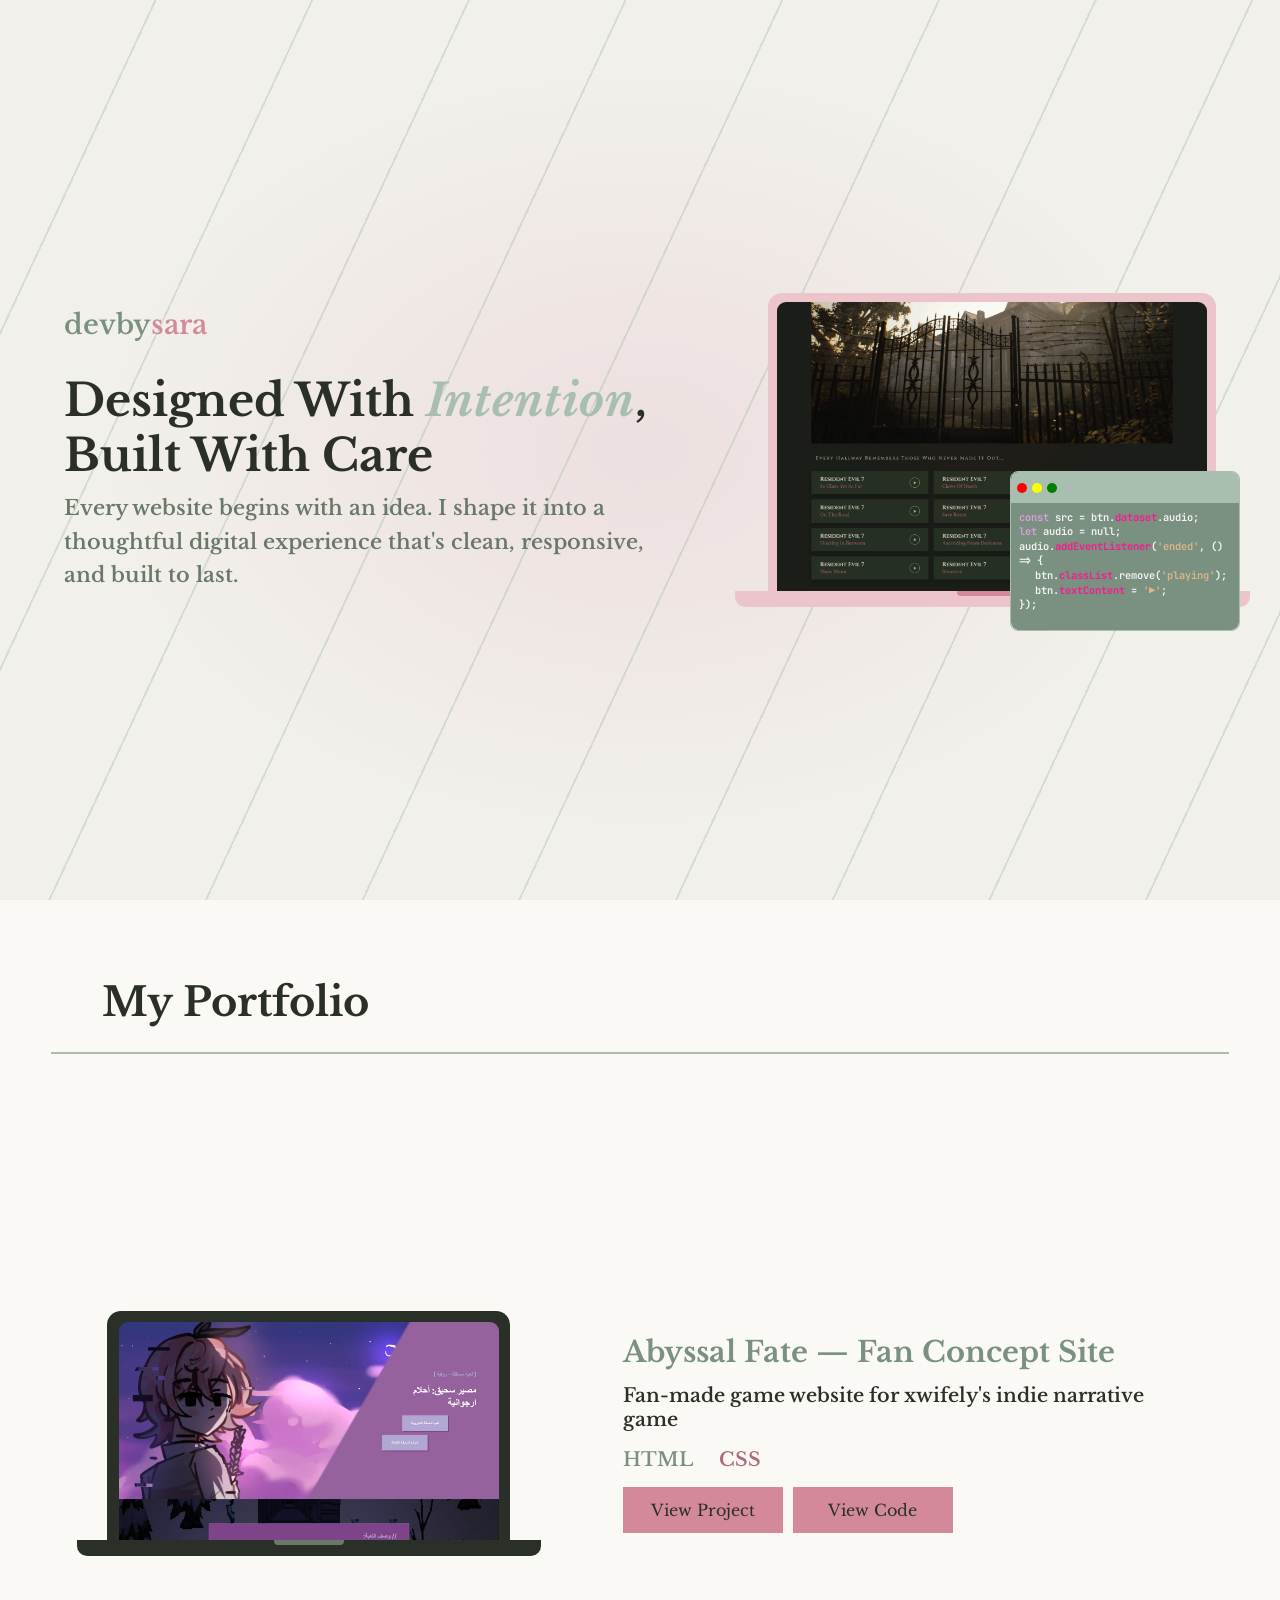
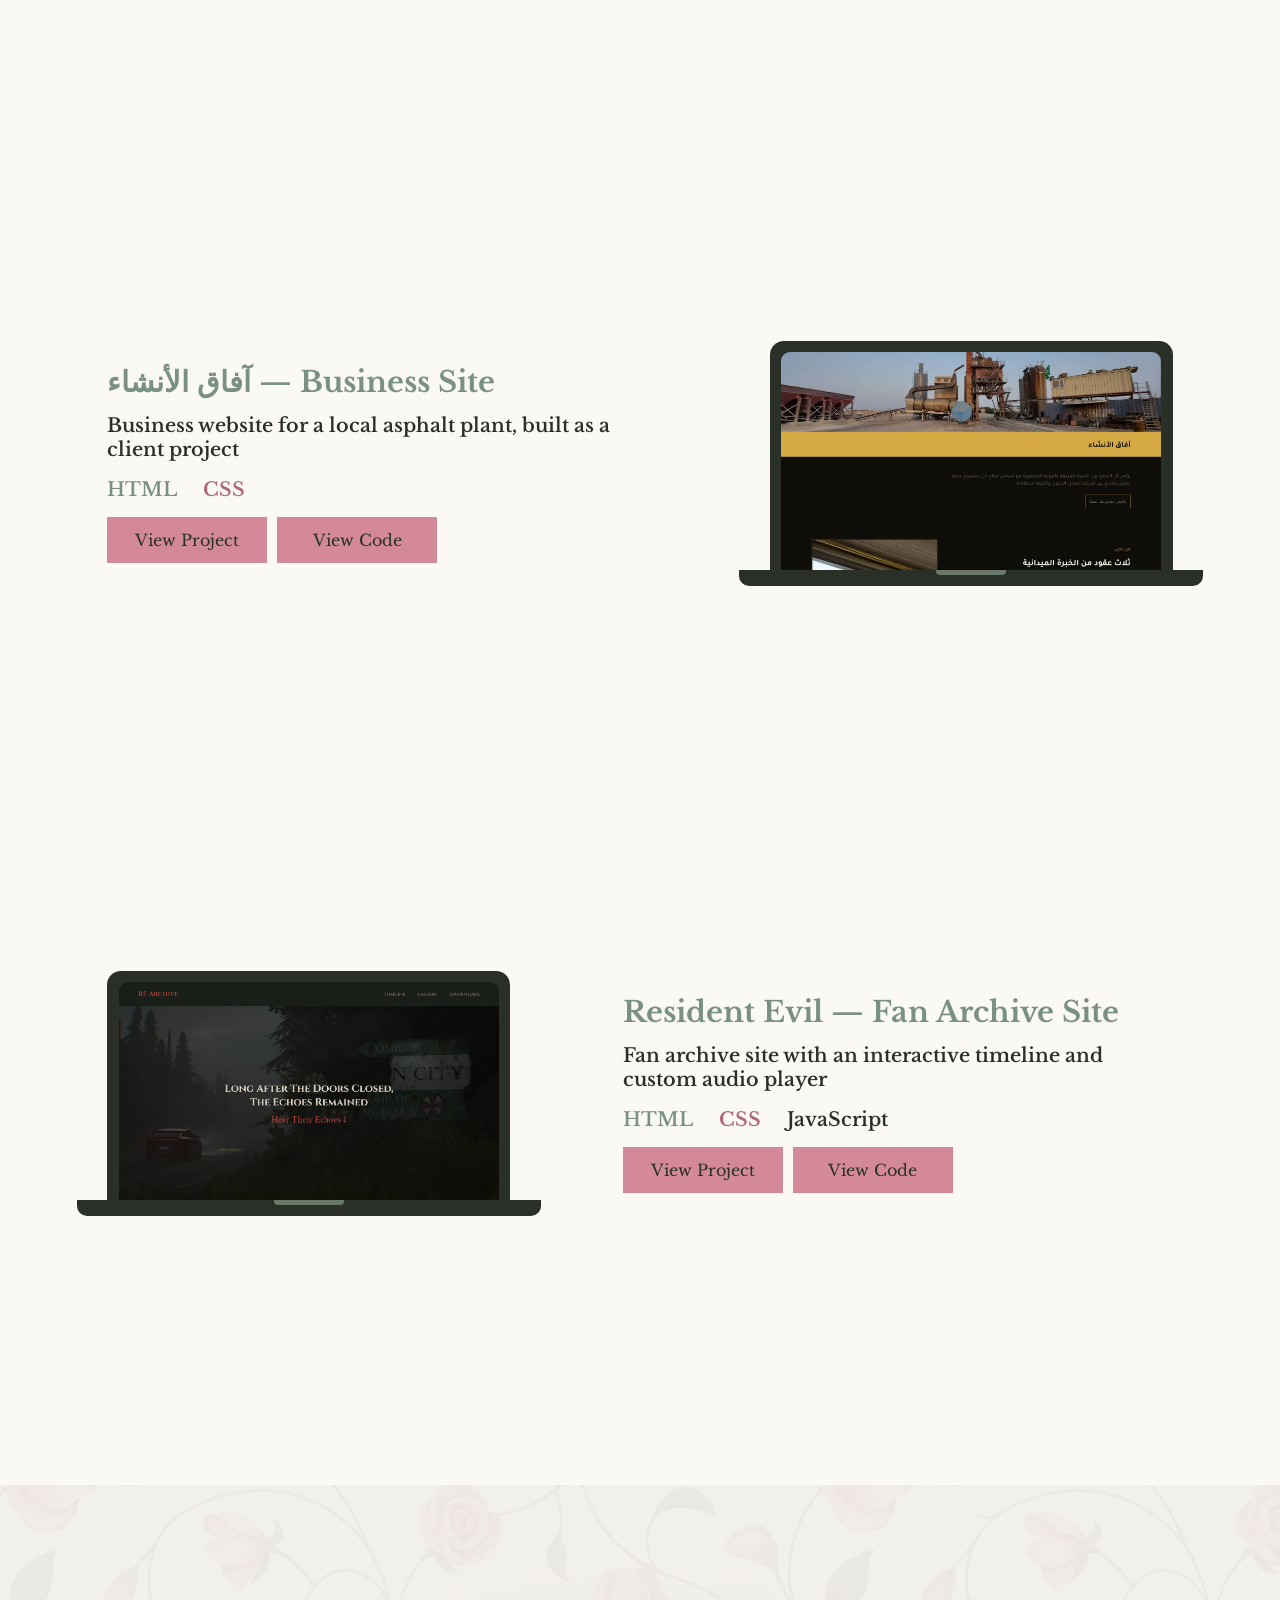
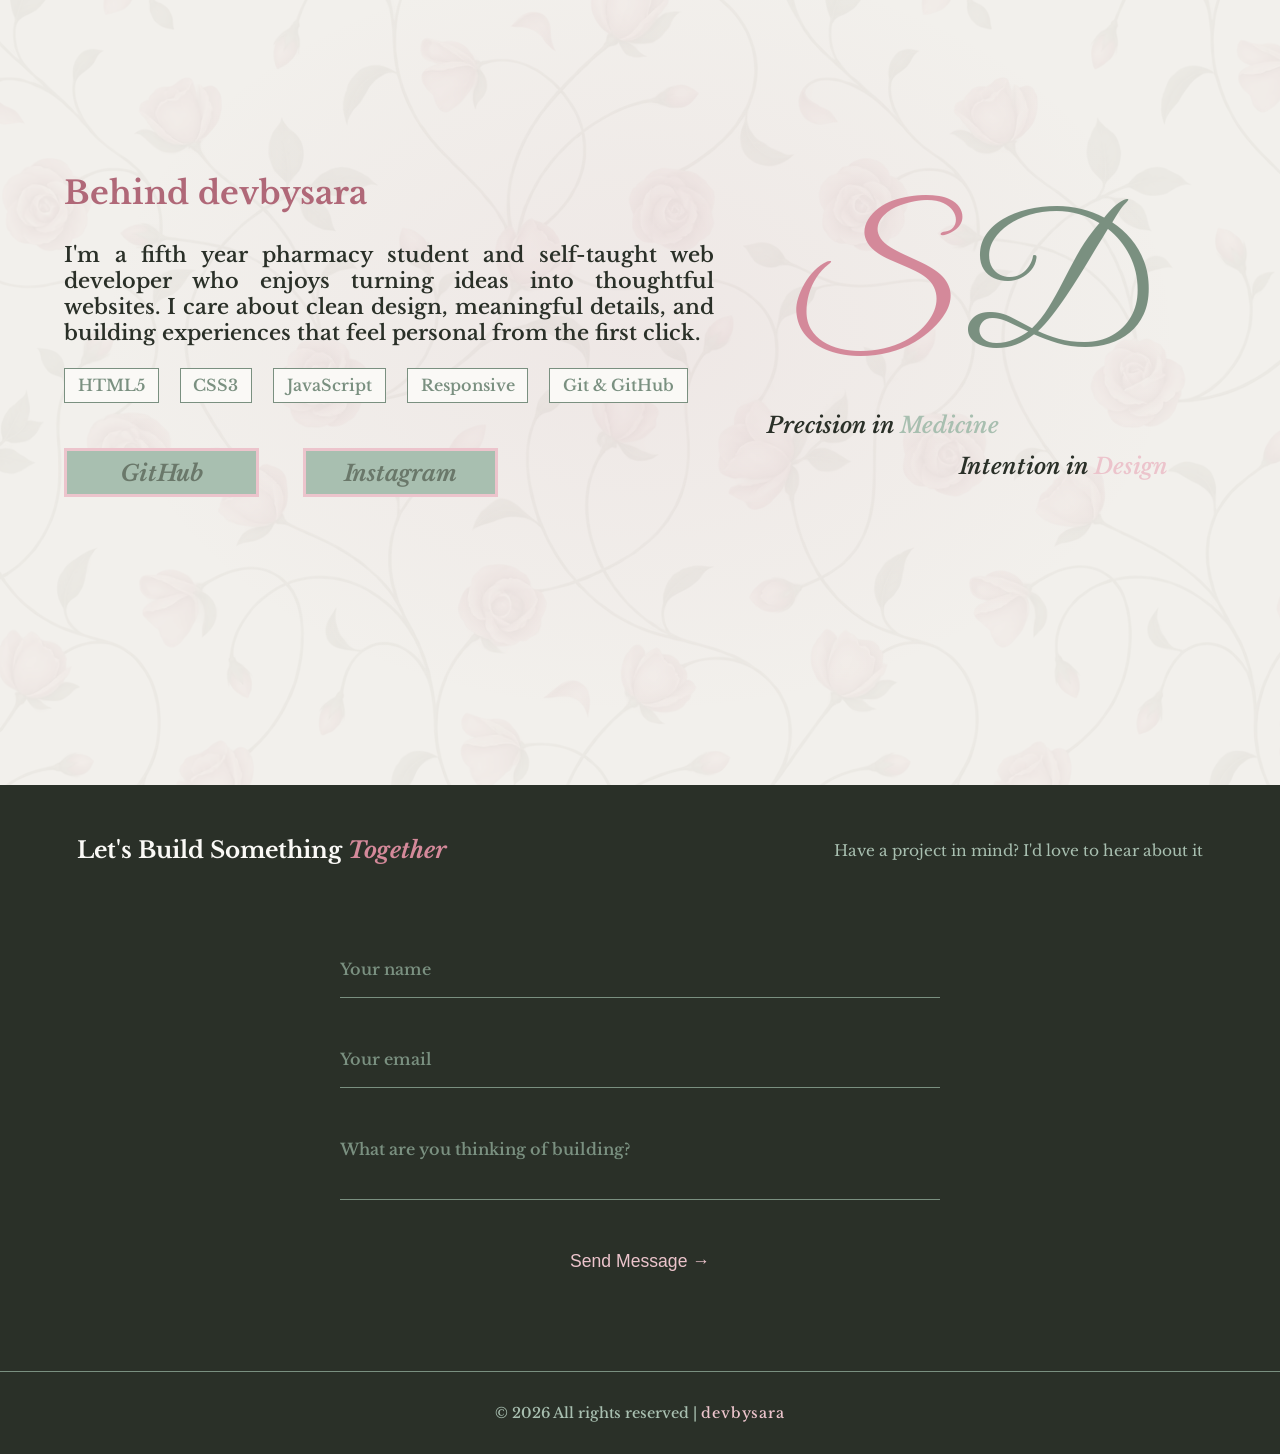
==== commit cab1236f: "Add files via upload" ====
--- a/index.html
+++ b/index.html
@@ -145,15 +145,27 @@
             <h2>Let's Build Something <span>Together</span></h2>
             <p>Have a project in mind? I'd love to hear about it</p>
         </div>
-        <form action="https://formspree.io/f/xljedaen" method="POST">
-            <input type="text" name="name" placeholder="Your name">
-            <input type="email" name="email" placeholder="Your email">
-            <textarea name="message" placeholder="What are you thinking of building?"></textarea>
+        <form action="https://formspree.io/f/mljrjbvk" method="POST" novalidate>
+            <p class="form-error" id="form-error">Something went wrong, please try again!</p>
+            <div class="form-info">
+                <input type="text" name="name" id="name" placeholder="Your name">
+                <span class="field-error" id="name-error">Mind sharing your name?</span>
+            </div>
+            <div class="form-info">
+                <input type="email" name="email" id="email" placeholder="Your email">
+                <span class="field-error" id="email-error">I'll need an email to get back to you!</span>
+                <span class="field-error" id="email-error-invalid">Hmm, that doesn't look like a valid email!</span>
+            </div>
+            <div class="form-info">
+                <textarea name="message" id="message" placeholder="What are you thinking of building?"></textarea>
+                <span class="field-error" id="message-error">Tell me a bit about your project!</span>
+            </div>
             <button type="submit">Send Message →</button>
         </form>
         <div class="rights">
             <p>&copy; 2026 All rights reserved | <span>devbysara</span></p>
         </div>
     </footer>
+<script src="form.js"></script>
 </body>
 </html>
--- a/style.css
+++ b/style.css
@@ -6,10 +6,11 @@
 
 :root {
     --bg: #f2f0eb;
+    --bg-dim: #f2f0ebf1;
     --white: #faf9f6;
     --sage: #7a9080;
     --sage-light: #a8bfb0;
-    --sage-dim: rgba(122,144,128,0.12);
+    --sage-dim: rgba(145, 187, 156, 0.12);
     --pink: #d4899a;
     --pink-light: #ecc4cc;
     --pink-dark: #b06878;
@@ -332,12 +333,20 @@
 
 .second-section {
     min-height: 100vh;
+    background: url(images/about-bg.webp);
+    display: flex;
+    justify-content: space-between;
+    align-items: center;
+    padding: 5vw;
+    position: relative;
+}
+
+.second-section::before {
+    position: absolute;
+    content: '';
+    inset: 0;
     background: radial-gradient(ellipse at center, #c5869b15 0%, transparent 60%),
-    var(--bg);
-    display: flex;
-    justify-content: space-between;
-    align-items: center;
-    padding: 5vw;
+    var(--bg-dim);
 }
 
 .about-text {
@@ -345,6 +354,8 @@
     flex-direction: column;
     justify-content: center;
     gap: 30px;
+    position: relative;
+    z-index: 1;
 }
 
 .sara-des h2 {
@@ -357,6 +368,7 @@
     width: 100%;
     max-width: 650px;
     color: var(--dark);
+    text-align: justify;
     font-weight: 600;
     font-size: 1.3rem;
 }
@@ -405,6 +417,8 @@
     flex-direction: column;
     align-items: center;
     margin-right: 3rem;
+    position: relative;
+    z-index: 1;
 }
 
 .sd-logo {
@@ -478,11 +492,34 @@
     justify-content: center;
     align-items: center;
     gap: 15px;
-    margin: 4rem 0;
+    margin: 2rem 0;
     padding: 4vw 2vw;
 }
 
-form > * {
+form .form-error {
+    visibility: hidden;
+    border-bottom: none;
+    color: #d45858;
+    text-align: center;
+    font-size: 1.2rem;
+    padding: 0 0 0.3vw 0;
+    margin-top: -4%;
+    width: 100%;
+}
+
+form .form-error.visible {
+    visibility: visible;
+}
+
+.form-info {
+    width: 100%;
+    display: flex;
+    justify-content: center;
+    position: relative;
+}
+
+.form-info input,
+.form-info textarea {
     background: transparent;
     border: none;
     border-bottom: 1px solid var(--sage);
@@ -500,27 +537,46 @@
     color: var(--pink-light);
 }
 
-form input::placeholder,
-form textarea::placeholder {
+.form-info input::placeholder,
+.form-info textarea::placeholder {
     color: var(--sage);
     font-weight: 600;
     font-size: 1rem;
 }
 
+.form-info span {
+    position: absolute;
+    display: none;
+    top: 85%;
+    font-size: 0.9rem;
+    color: var(--pink-light);
+    background: var(--sage-dim);
+    padding: 0.3vw 0.6vw;
+    font-weight: 900;
+    border-radius: 5px;
+}
+
+.form-info span.visible {
+    display: block;
+}
+
+.form-info:last-of-type span:last-of-type {
+    margin-top: 0.3rem;
+}
+
 form button {
+    background: none;
+    border: none;
     color: var(--pink-light);
     font-size: 1.1rem;
     border-bottom: none;
     cursor: pointer;
     width: fit-content;
     transition: color 0.3s ease;
-    padding: 1vw 0 0 0;
-}
-
-form button:hover {
-    color: var(--sage-light);
-}
-
+    margin: 1rem 0;
+}
+
+form button:hover,
 form button:active {
     color: var(--sage-light);
 }
@@ -638,11 +694,14 @@
         margin-top: 3rem;
         align-items: center;
     }
+    .sara-des p {
+        text-align: left;
+    }
     .sara-skills {
         display: flex;
         justify-content: center;
         flex-wrap: wrap;
-        gap: 10px;
+        gap: 18px;
     }
     .sara-skills span {
         padding: 3vw;
@@ -684,14 +743,27 @@
         padding: 20vw 8vw 0 8vw;
     }
     form {
-        margin: 4rem 0;
-    }
-    form > * {
+        margin: 8rem 0;
+        gap: 50px;
+    }
+    form .form-error {
+        width: 80%;
+        margin-top: -30%;
+        padding: 0;
+    }
+    .form-info input,
+    .form-info textarea {
         width: 80%;
         padding: 0 3vw 6vw 3vw;
         border-width: 1px;
         font-size: 1rem;
     }
+    .form-info span {
+        padding: 1vw;
+    }
+    form button {
+        margin-top: -2%;
+    }
     .rights {
         padding: 6vw;
         font-size: 0.9rem;
@@ -748,8 +820,14 @@
         justify-content: center;
         padding: 6vw;
     }
+    .about-text {
+        margin-top: 4rem;
+    }
     .sara-des h2 {
         text-align: center;
+    }
+    .sara-des p {
+        max-width: 760px;
     }
     .sara-skills {
         display: flex;
@@ -769,6 +847,7 @@
     }
     .about-logo {
         margin-right: 0;
+        margin-bottom: 4rem;
     }
     .sd-logo {
         margin-top: 5rem;
@@ -777,12 +856,22 @@
         flex-direction: column;
         justify-content: center;
         gap: 10px;
-        padding-top: 8vw;
+        padding-top: 10vw;
+    }
+    .form-text h2 {
+        font-size: 1.5rem;
+    }
+    .form-text p {
+        font-size: 0.9rem;
     }
     form {
-        margin: 4rem 0;
-    }
-    form > * {
+        margin: 6rem 0;
+    }
+    form .form-error {
+        margin-top: -10%;
+    }
+    .form-info input,
+    .form-info textarea {
         border-bottom-width: 1px;
         padding: 2vw;
         width: 70%;
@@ -792,7 +881,7 @@
     }
 }
 
-@media (min-width: 768px) and (max-width: 1024px) {
+@media (min-width: 768px) and (max-width: 1279px) {
     .main-header {
         min-height: 80vh;
     }
@@ -847,11 +936,10 @@
         margin-top: 4rem;
     }
     .about-text p {
-        text-align: justify;
-        width: 100%;
+        max-width: 760px;
     }
     .sara-skills {
-        margin-top: 0.8rem;
+        margin-top: 1rem;
     }
     .sara-skills span {
         padding: 1vw 2vw;
@@ -874,7 +962,11 @@
     form {
         margin: 6rem 0;
     }
-    form > * {
+    form .form-error {
+        margin-top: -8%;
+    }
+    .form-info input,
+    .form-info textarea {
         border-bottom-width: 1px;
     }
 }
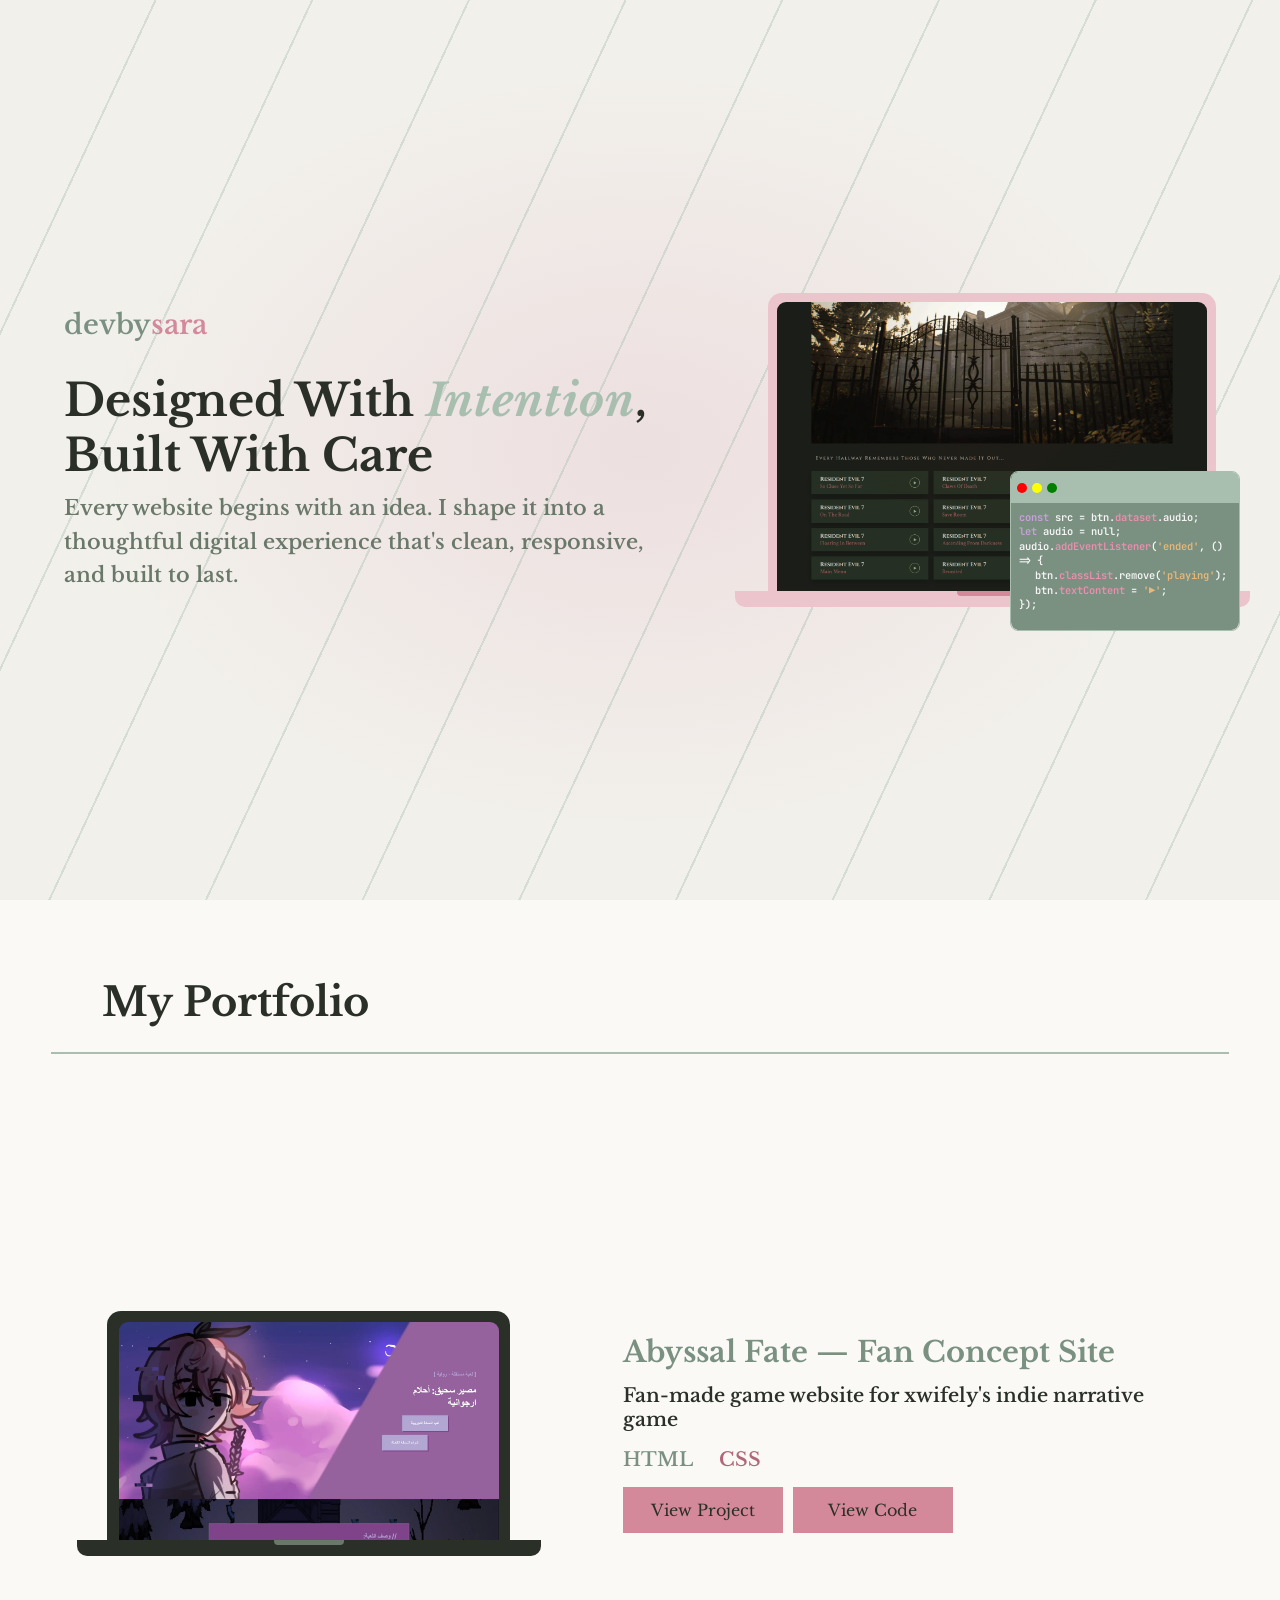
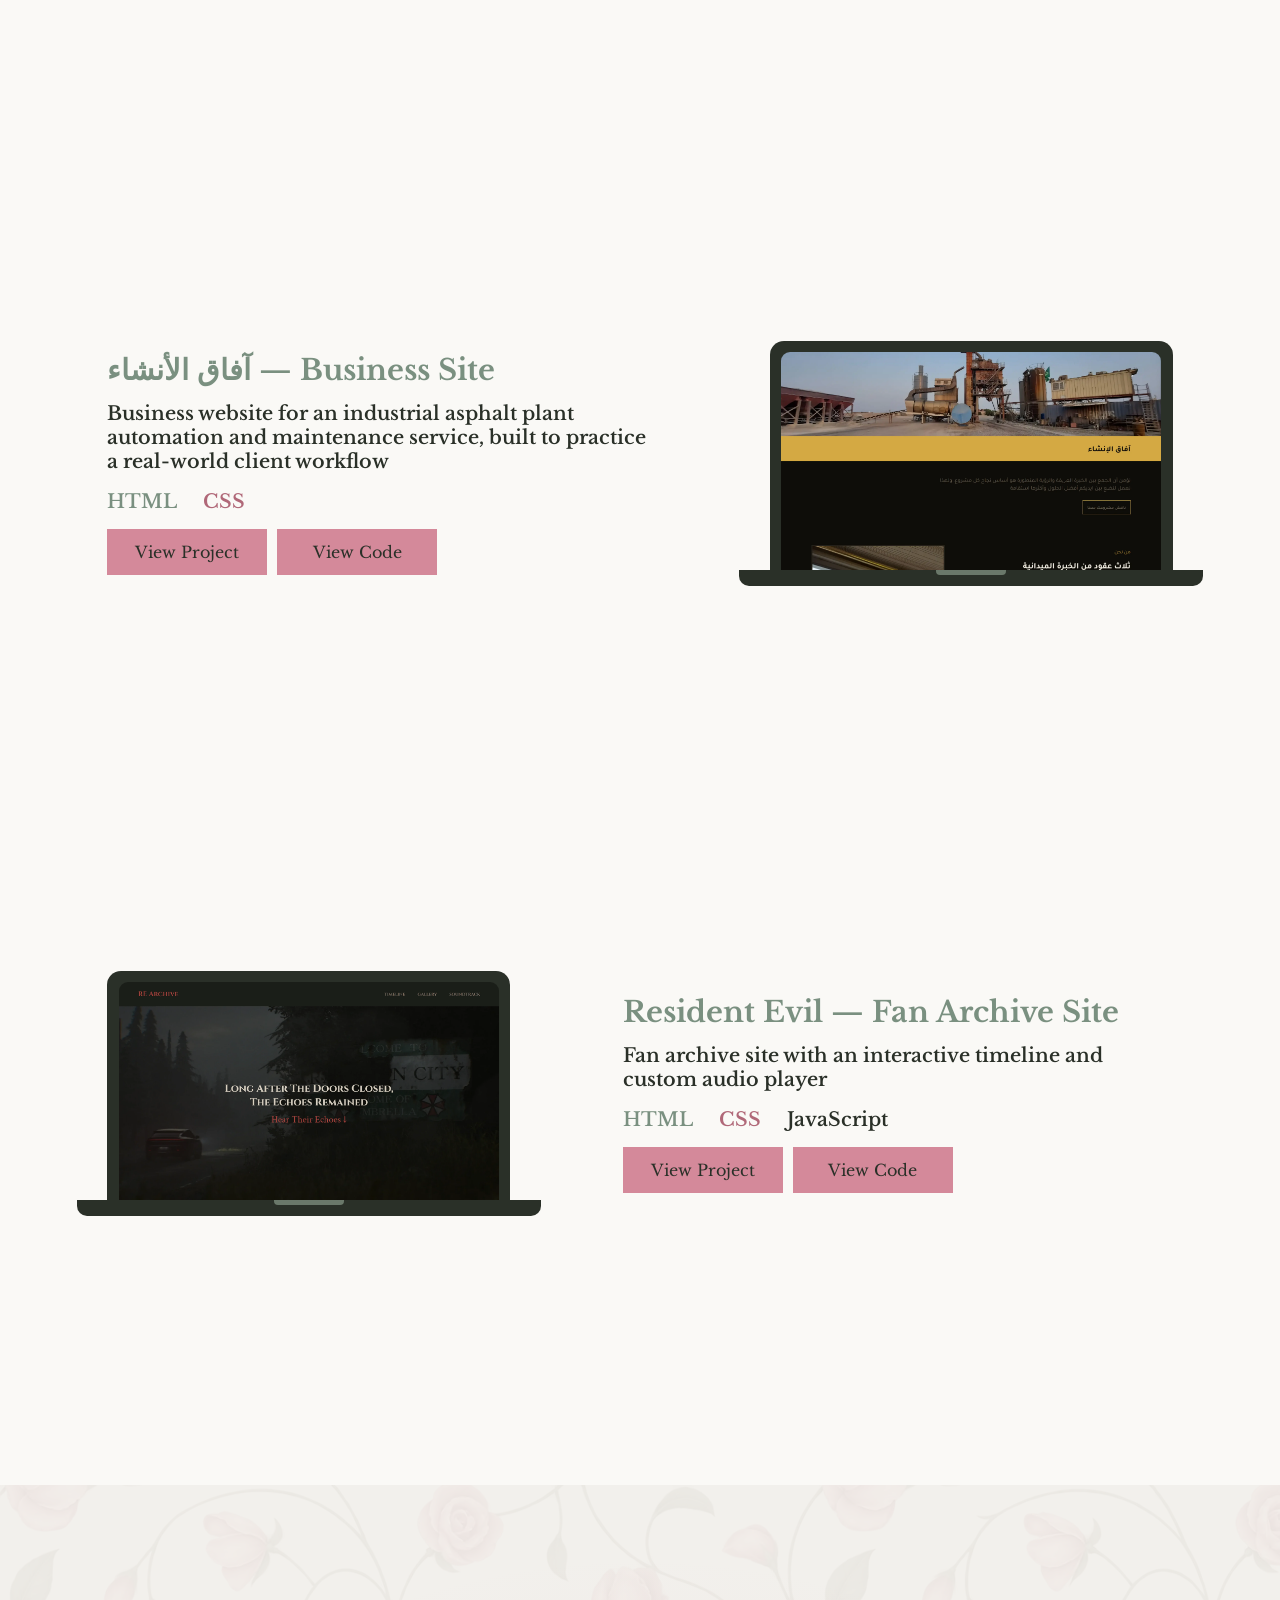
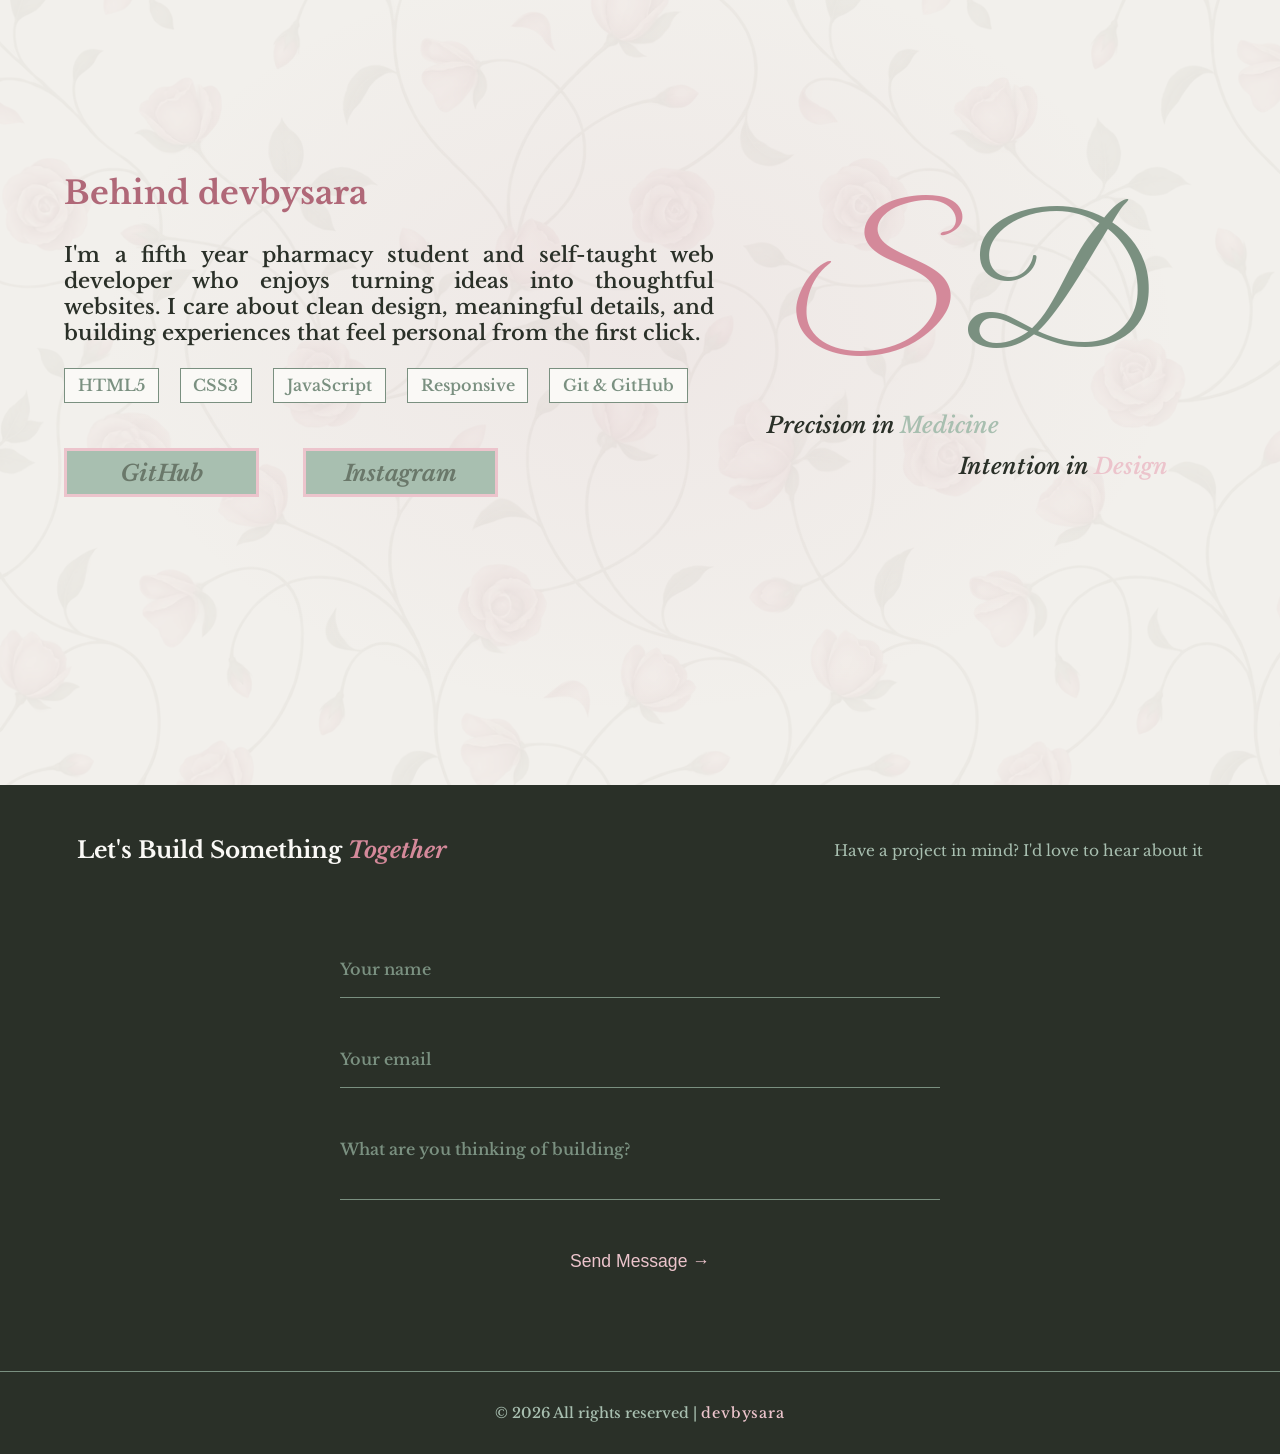
==== commit 14a1bf58: "Update index.html" ====
--- a/index.html
+++ b/index.html
@@ -76,14 +76,14 @@
                     </div>
                     <div class="web-text">
                         <h3>آفاق الأنشاء — Business Site</h3>
-                        <p>Business website for a local asphalt plant, built as a client project</p>
+                        <p>Business website for an industrial asphalt plant automation and maintenance service, built to practice a real-world client workflow</p>
                         <div class="skills">
                             <span>HTML</span>
                             <span>CSS</span>
                         </div>
                         <div class="web-btn">
-                            <a href="https://devbysara.github.io/Asphalt-Plant-Business-Website/">View Project</a>
-                            <a href="https://github.com/devbysara/Asphalt-Plant-Business-Website">View Code</a>
+                            <a href="https://devbysara.github.io/Asphalt-Plant-Maintenance-Business-Website/">View Project</a>
+                            <a href="https://github.com/devbysara/Asphalt-Plant-Maintenance-Business-Website">View Code</a>
                         </div>
                     </div>
                 </div>
--- a/style.css
+++ b/style.css
@@ -189,15 +189,15 @@
 }
 
 .cl {
-    color: plum;
+    color: #c9a0dc;
 }
 
 .dact {
-    color: deeppink;
+    color: #ec8fb0;
 }
 
 .ep {
-    color: burlywood;
+    color: #e8b878;
 }
 
 .prompt p:nth-child(4),
@@ -969,4 +969,4 @@
     .form-info textarea {
         border-bottom-width: 1px;
     }
-}+}
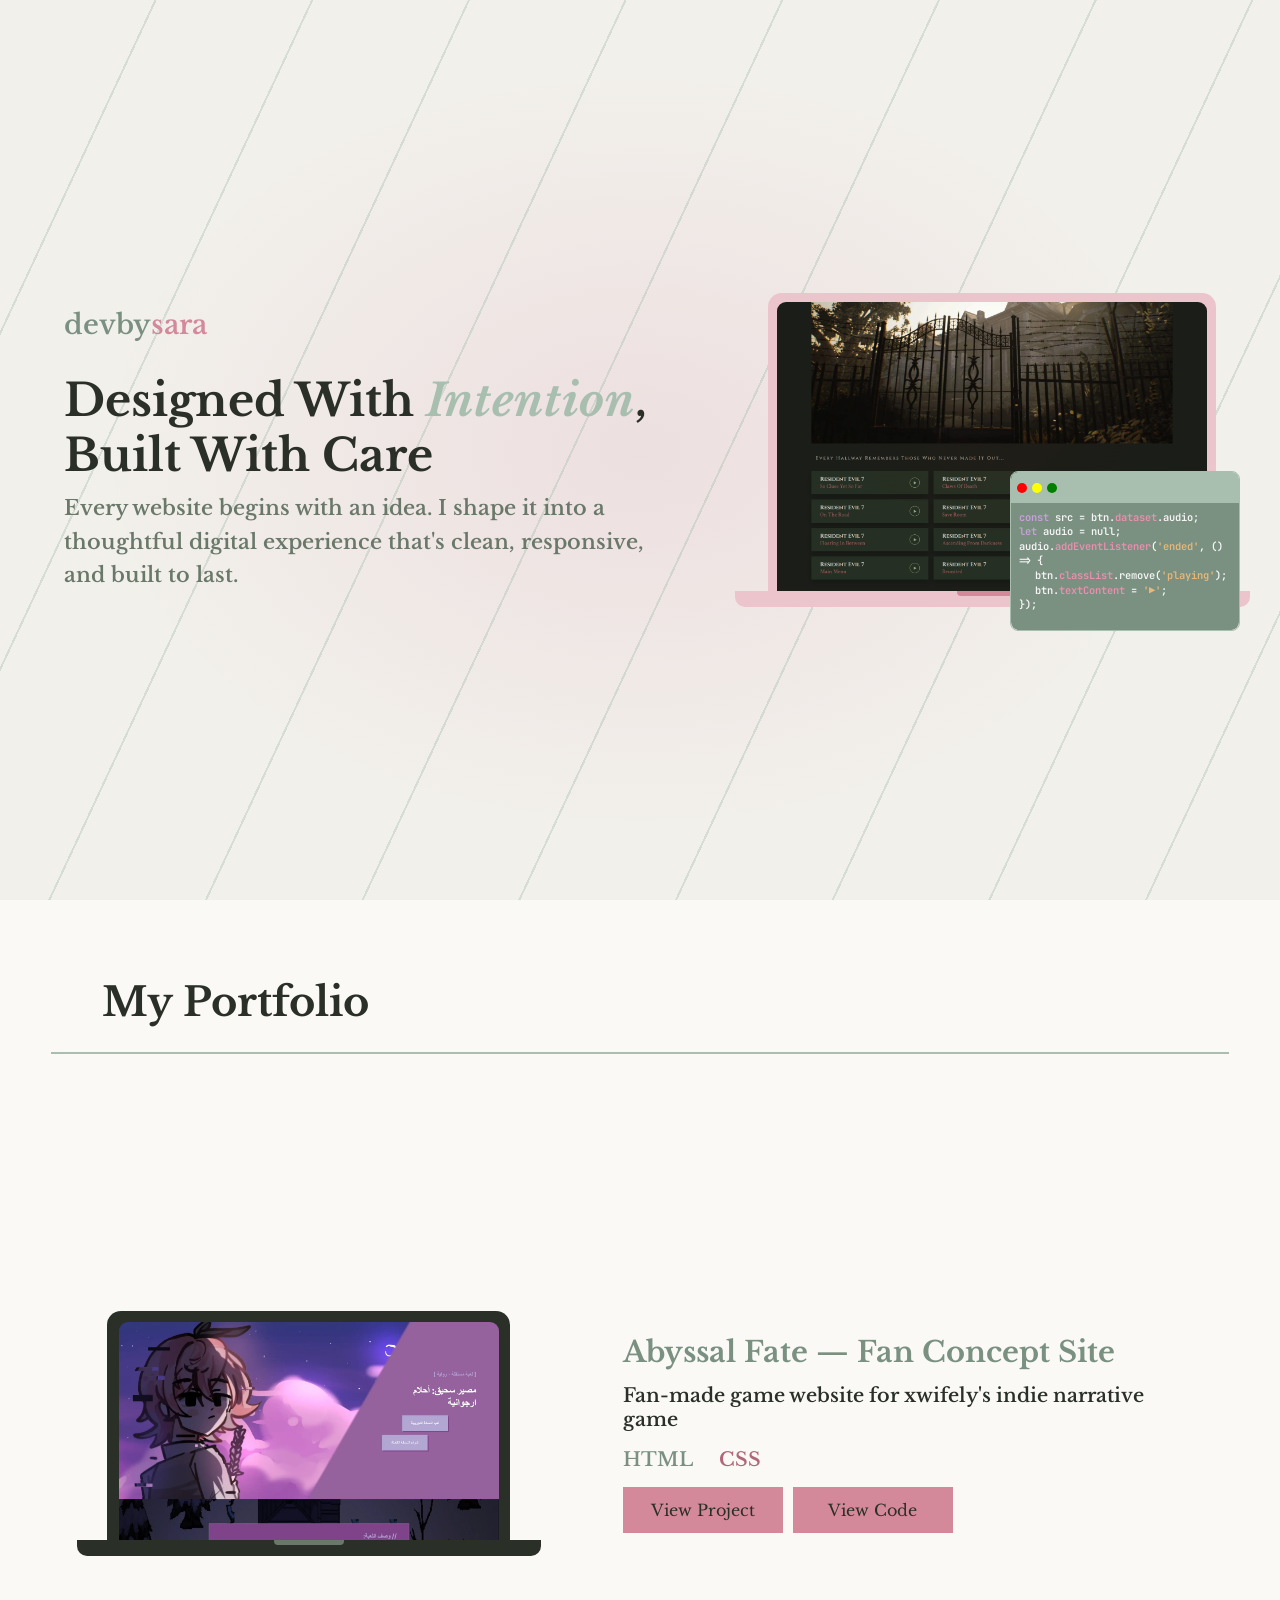
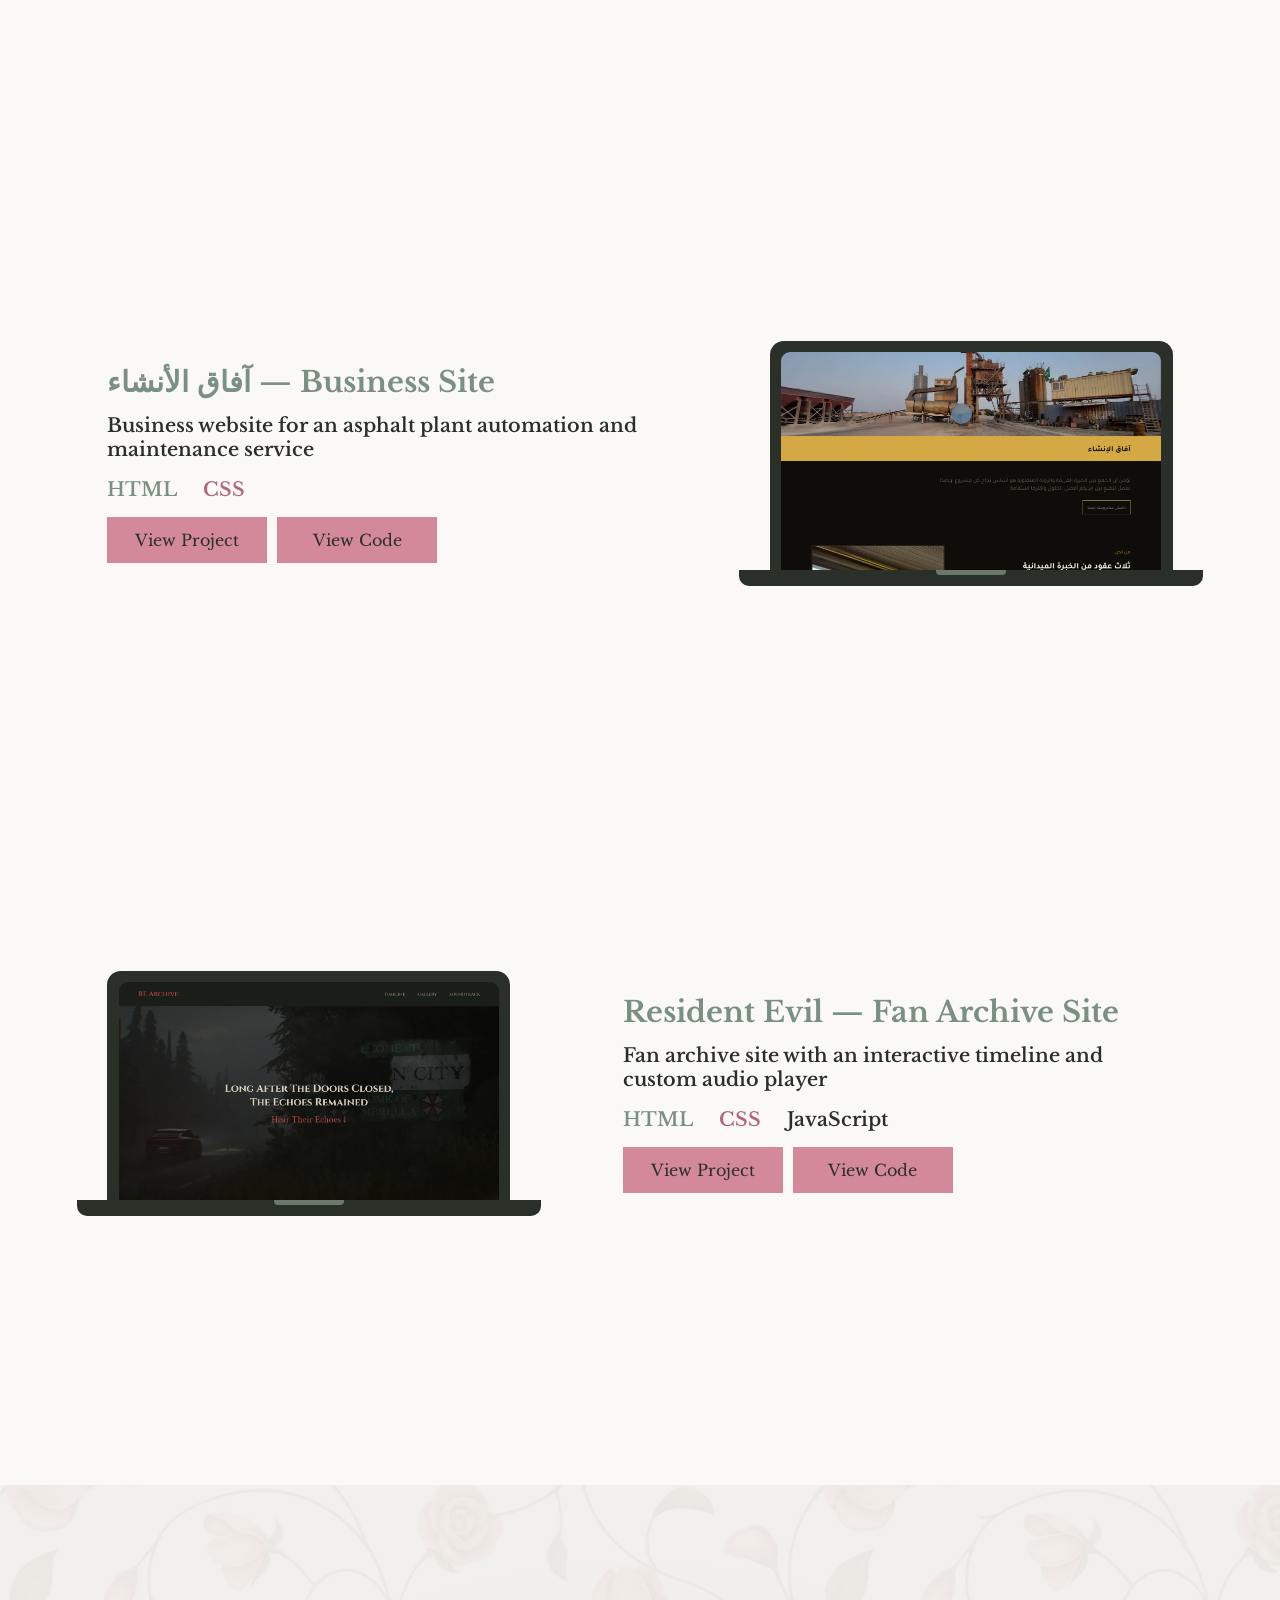
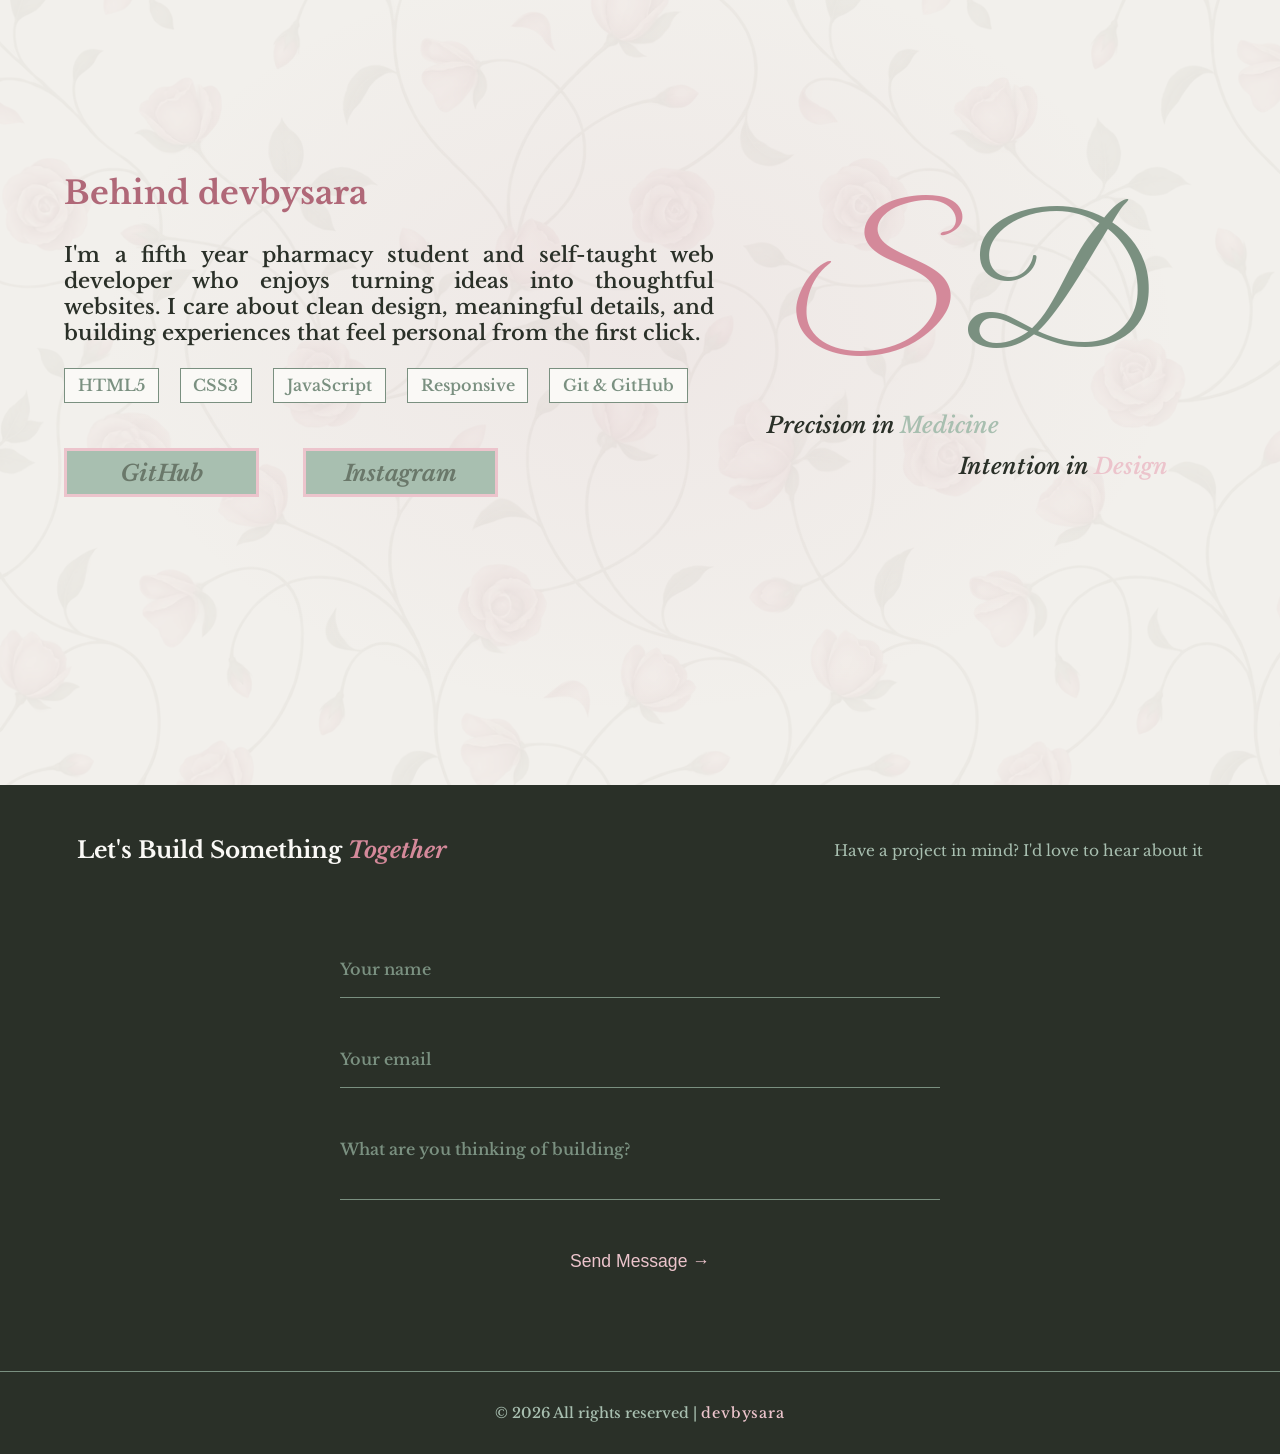
==== commit 8bf51bd2: "Update index.html" ====
--- a/index.html
+++ b/index.html
@@ -76,7 +76,7 @@
                     </div>
                     <div class="web-text">
                         <h3>آفاق الأنشاء — Business Site</h3>
-                        <p>Business website for an industrial asphalt plant automation and maintenance service, built to practice a real-world client workflow</p>
+                        <p>Business website for an asphalt plant automation and maintenance service</p>
                         <div class="skills">
                             <span>HTML</span>
                             <span>CSS</span>
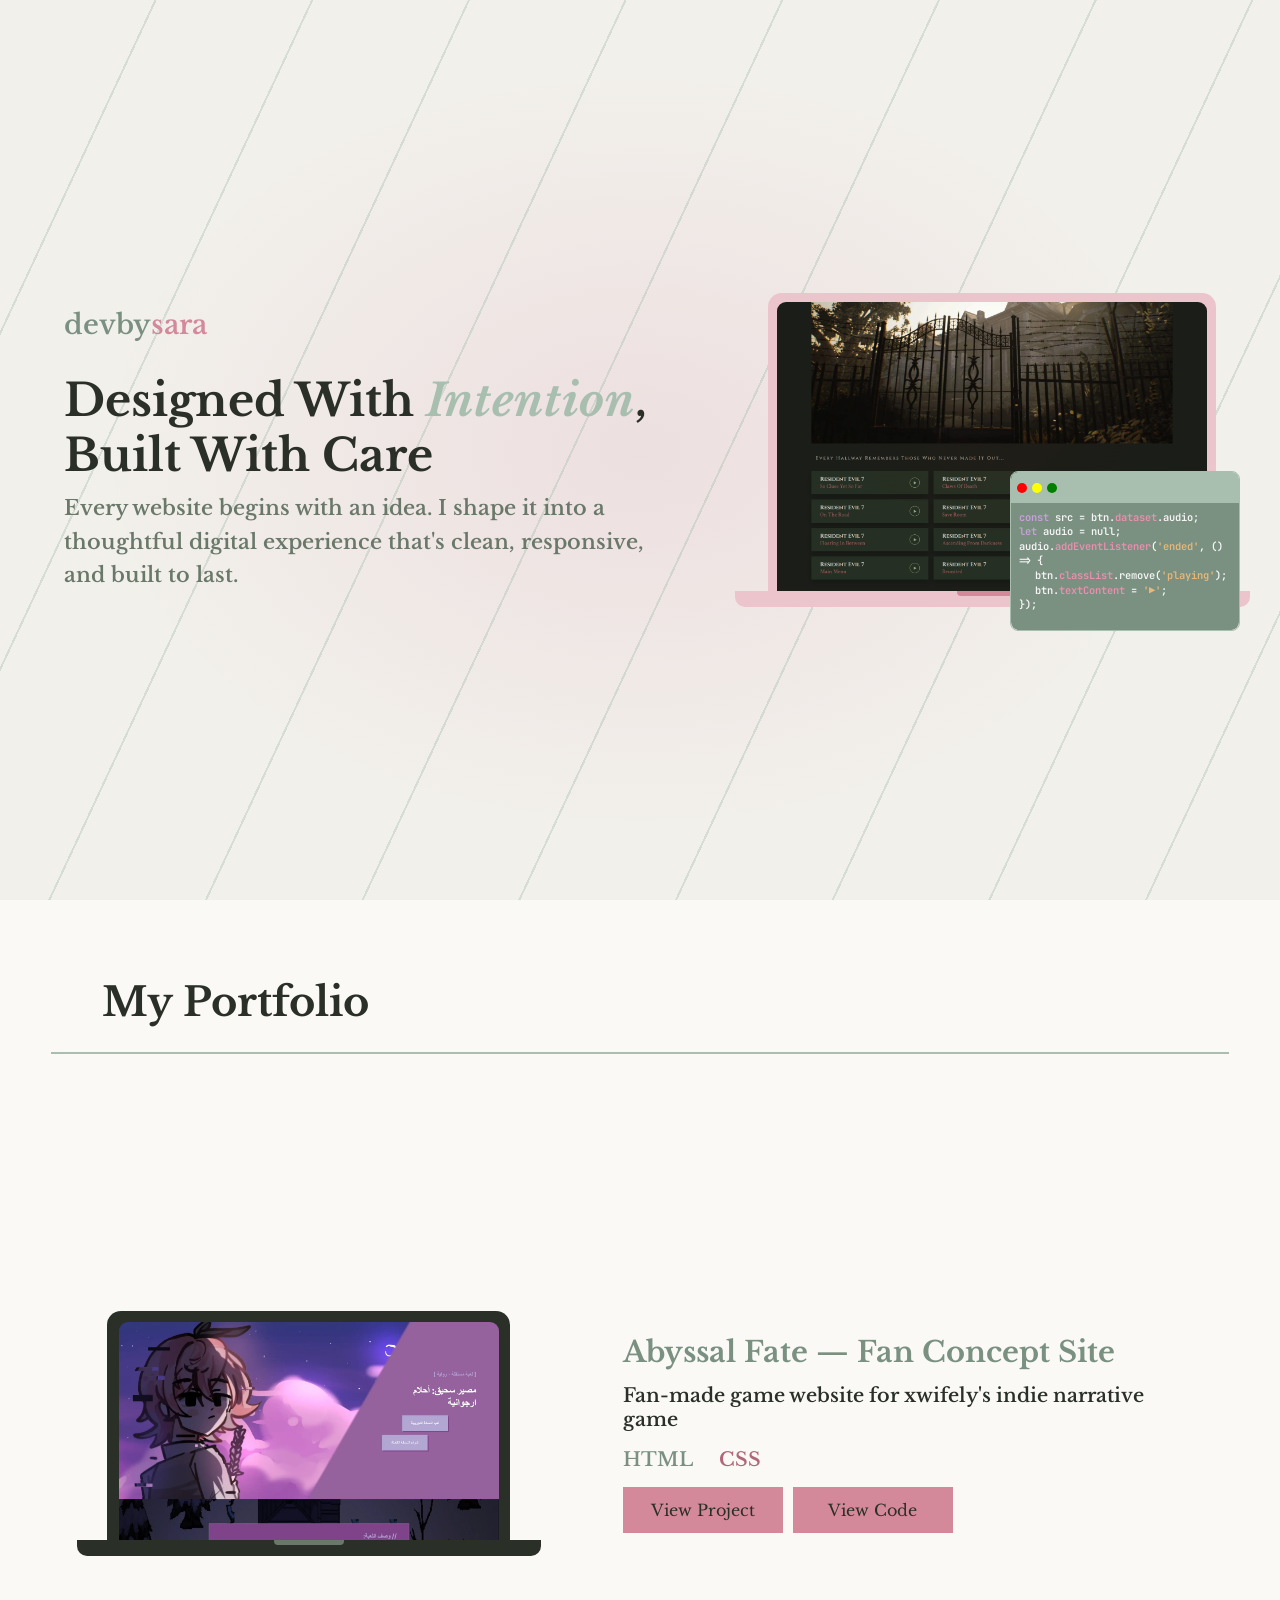
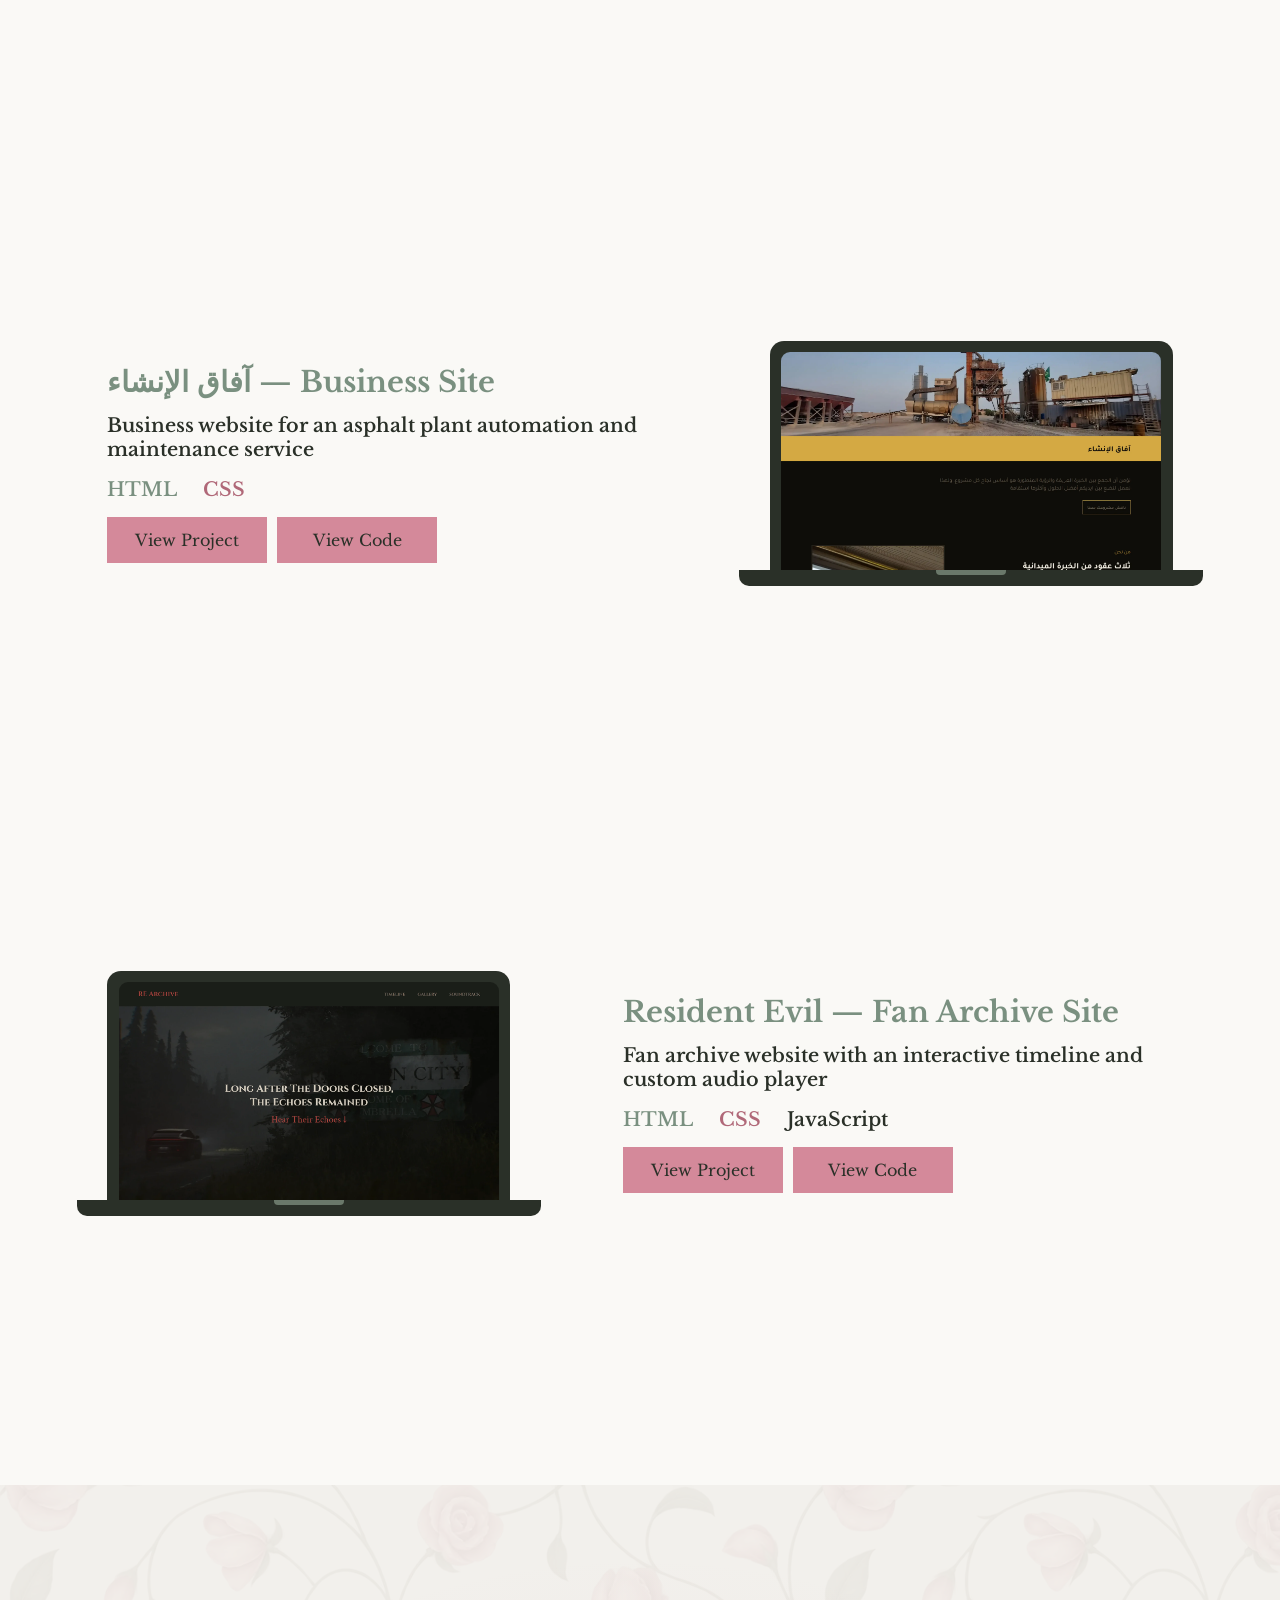
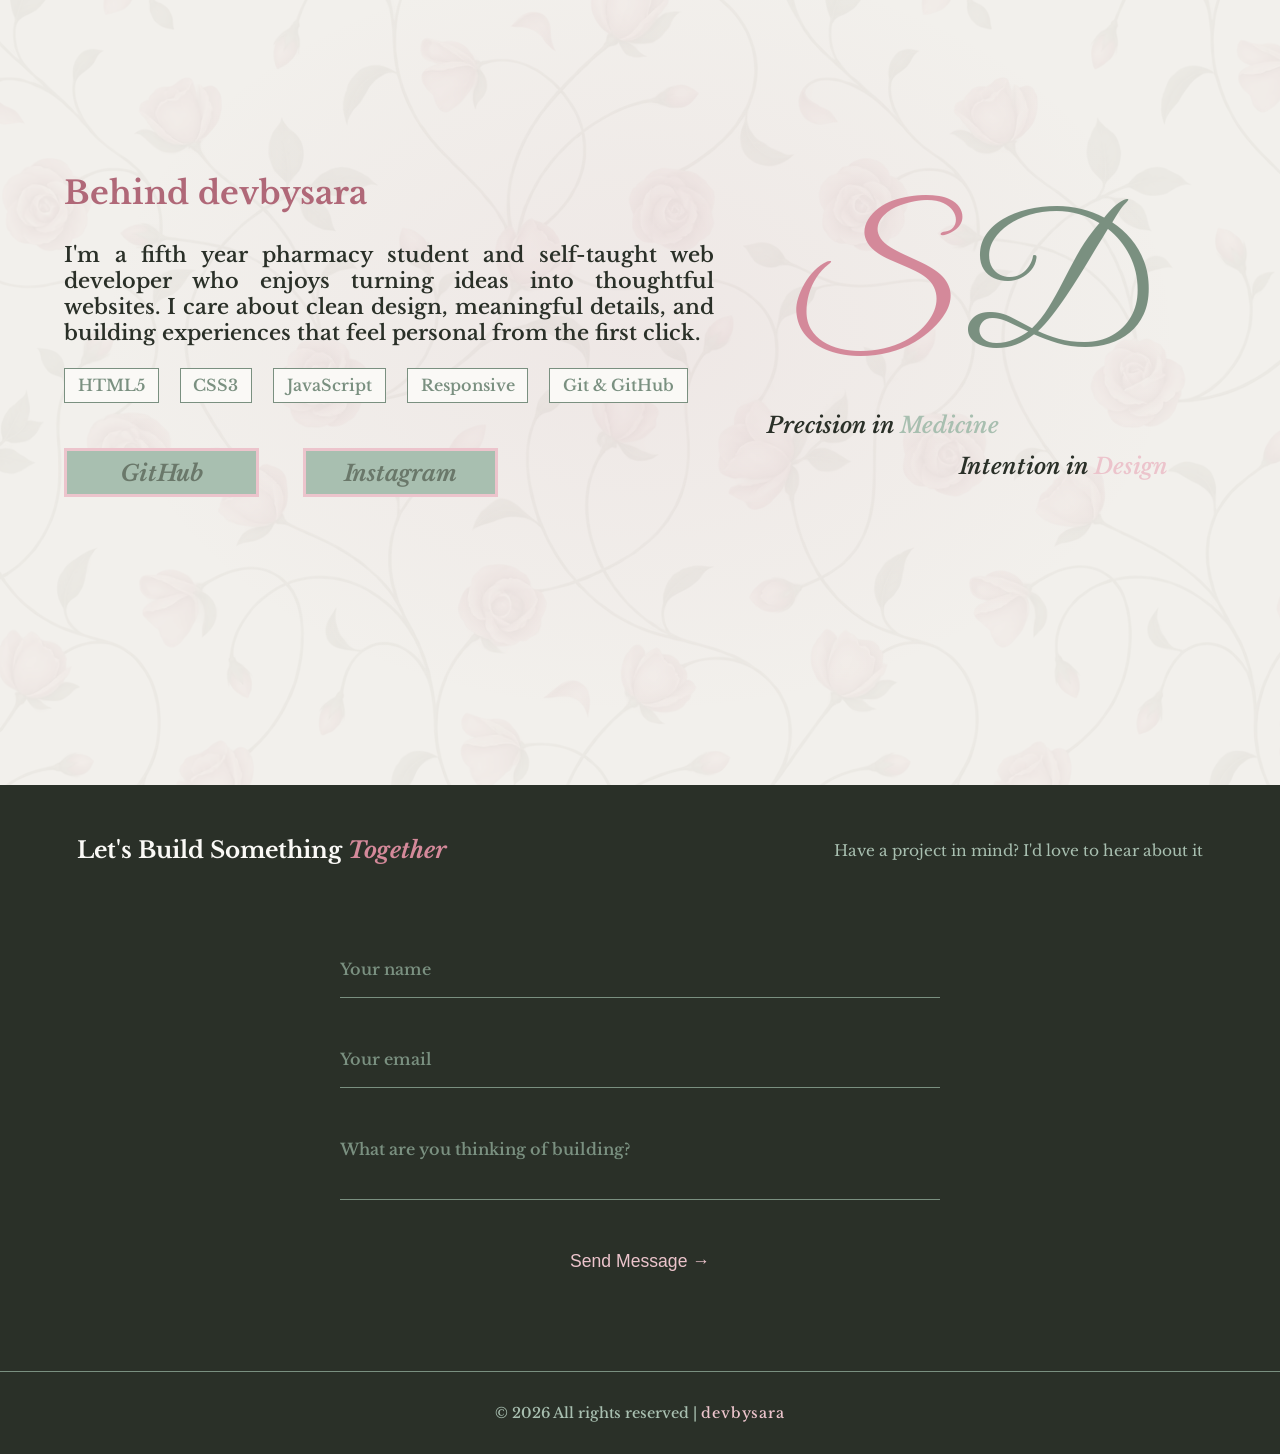
==== commit f19ff831: "Update index.html" ====
--- a/index.html
+++ b/index.html
@@ -75,7 +75,7 @@
                         <div class="showcase-base"></div>
                     </div>
                     <div class="web-text">
-                        <h3>آفاق الأنشاء — Business Site</h3>
+                        <h3>آفاق الإنشاء — Business Site</h3>
                         <p>Business website for an asphalt plant automation and maintenance service</p>
                         <div class="skills">
                             <span>HTML</span>
@@ -96,7 +96,7 @@
                     </div>
                     <div class="web-text">
                         <h3>Resident Evil — Fan Archive Site</h3>
-                        <p>Fan archive site with an interactive timeline and custom audio player</p>
+                        <p>Fan archive website with an interactive timeline and custom audio player</p>
                         <div class="skills">
                             <span>HTML</span>
                             <span>CSS</span>
